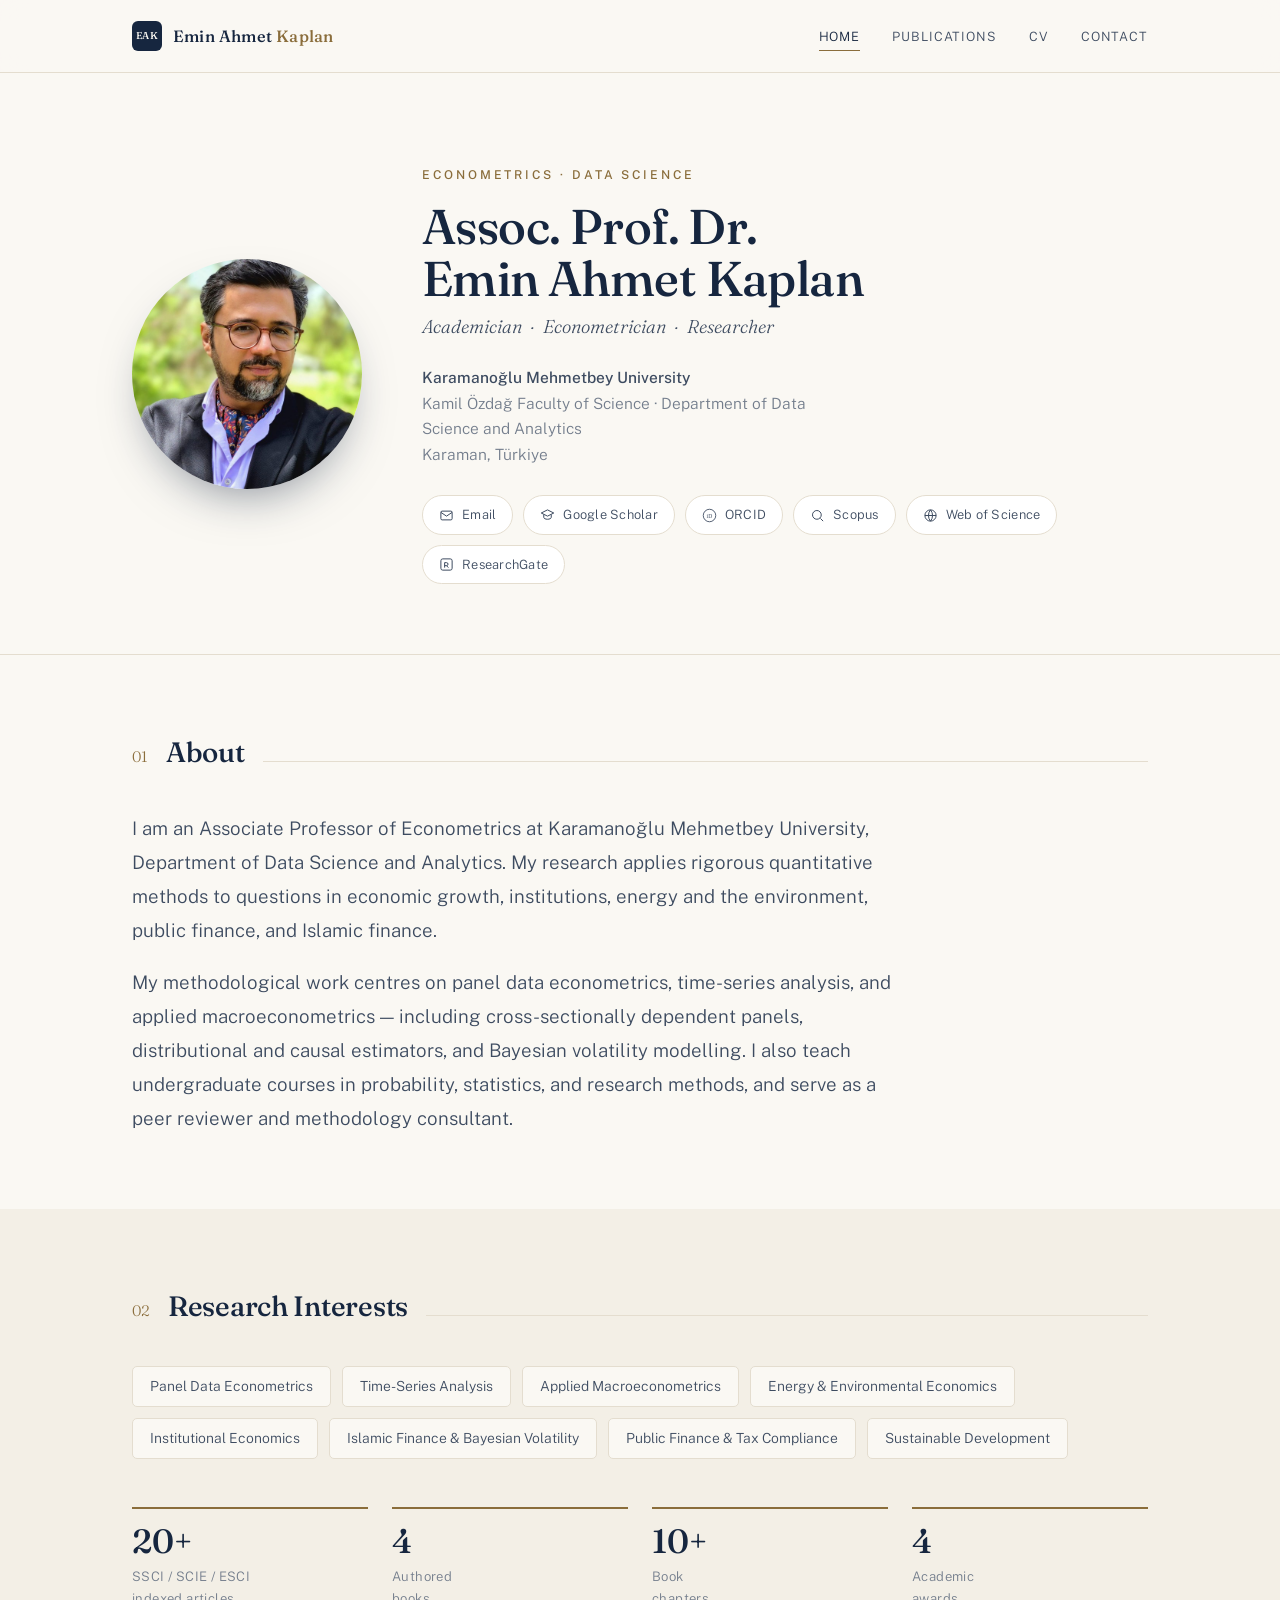
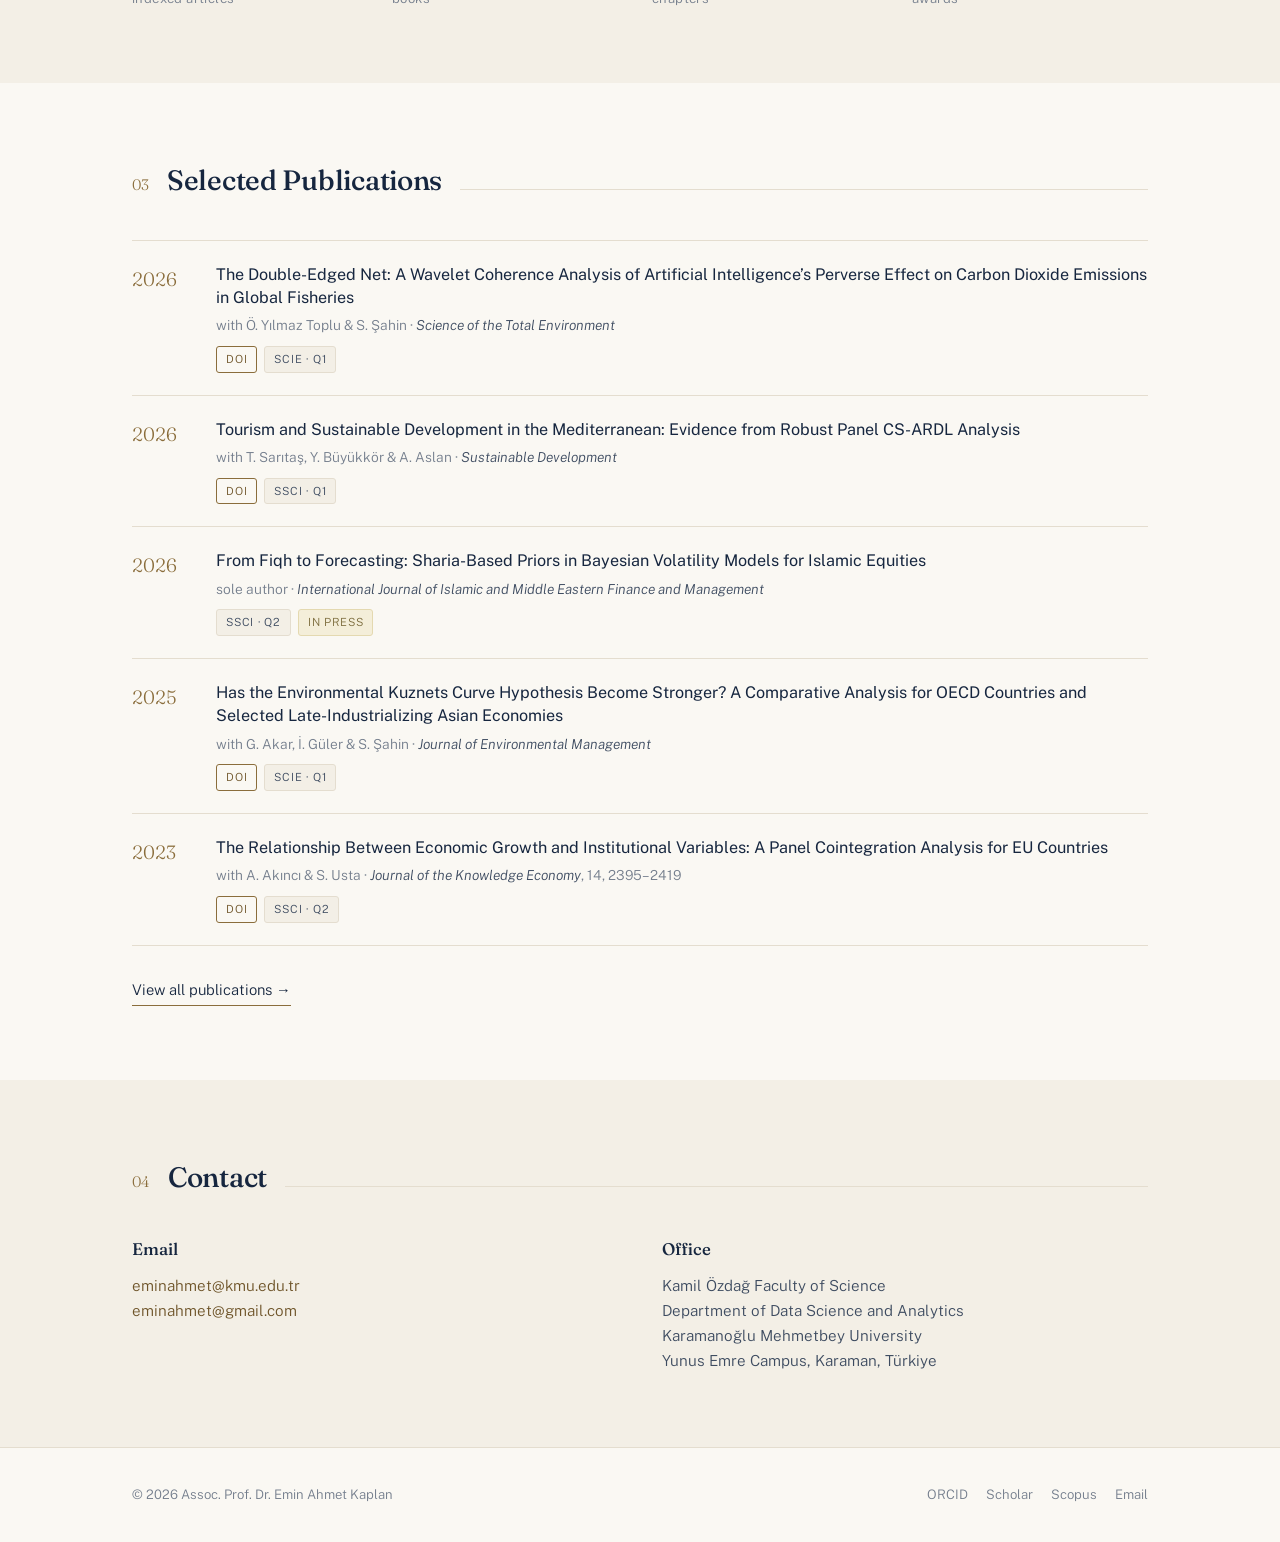
==== index.html @ e85eb0c2 "Update index.html" ====
<!DOCTYPE html>
<html lang="en">
<head>
<meta charset="UTF-8">
<meta name="viewport" content="width=device-width, initial-scale=1.0">
<title>Assoc. Prof. Dr. Emin Ahmet Kaplan</title>
<meta name="description" content="Associate Professor of Econometrics at Karamanoglu Mehmetbey University. Research in panel data econometrics, energy and environmental economics, institutions, and Islamic finance.">
<meta property="og:title" content="Assoc. Prof. Dr. Emin Ahmet Kaplan">
<meta property="og:description" content="Associate Professor of Econometrics at Karamanoglu Mehmetbey University. Research in panel data econometrics, energy and environmental economics, institutions, and Islamic finance.">
<meta property="og:type" content="website">
<meta property="og:url" content="https://www.eminahmetkaplan.com/">
<link rel="icon" href="assets/favicon.svg" type="image/svg+xml">
<link rel="preconnect" href="https://fonts.googleapis.com">
<link rel="preconnect" href="https://fonts.gstatic.com" crossorigin>
<link href="https://fonts.googleapis.com/css2?family=Fraunces:ital,opsz,wght@0,9..144,400;0,9..144,500;0,9..144,600;1,9..144,400;1,9..144,500&family=Public+Sans:wght@300;400;500;600&display=swap" rel="stylesheet">
<link rel="stylesheet" href="assets/style.css">
</head>
<body>
<header>
  <div class="wrap nav">
    <a class="brand" href="index.html"><span class="mono">EAK</span><b>Emin Ahmet <span>Kaplan</span></b></a>
    <nav>
      <ul id="menu">
        <li><a href="index.html" class="active">Home</a></li>
        <li><a href="publications.html">Publications</a></li>
        <li><a href="cv.html">CV</a></li>
        <li><a href="index.html#contact">Contact</a></li>
      </ul>
    </nav>
    <button class="menu-btn" aria-label="Menu" onclick="document.getElementById('menu').classList.toggle('open')">&#8801;</button>
  </div>
</header>

<section class="hero">
  <div class="wrap hero-grid">
    <div class="portrait reveal d1"><img src="assets/portrait.jpg" alt="Emin Ahmet Kaplan"></div>
    <div>
      <div class="eyebrow reveal d1">Econometrics &middot; Data Science</div>
      <h1 class="reveal d2">Assoc. Prof. Dr.<br>Emin Ahmet Kaplan</h1>
      <div class="roles reveal d2">Academician &nbsp;&middot;&nbsp; Econometrician &nbsp;&middot;&nbsp; Researcher</div>
      <p class="affil reveal d3">
        <strong>Karamano&#287;lu Mehmetbey University</strong><br>
        Kamil &Ouml;zda&#287; Faculty of Science &middot; Department of Data Science and Analytics<br>
        Karaman, T&uuml;rkiye
      </p>
      <div class="links reveal d4">
  <a class="chip" href="mailto:eminahmet@kmu.edu.tr"><svg viewBox="0 0 24 24" fill="none" stroke="currentColor" stroke-width="1.6"><rect x="3" y="5" width="18" height="14" rx="2"/><path d="m3 7 9 6 9-6"/></svg>Email</a>
  <a class="chip" href="https://scholar.google.com/citations?user=6zco0csAAAAJ&hl=en" target="_blank" rel="noopener"><svg viewBox="0 0 24 24" fill="none" stroke="currentColor" stroke-width="1.6"><path d="M12 3 2 8l10 5 10-5-10-5Z"/><path d="M6 10.5V15c0 1.7 2.7 3 6 3s6-1.3 6-3v-4.5"/></svg>Google Scholar</a>
  <a class="chip" href="https://orcid.org/0000-0002-4808-8529" target="_blank" rel="noopener"><svg viewBox="0 0 24 24" fill="none" stroke="currentColor" stroke-width="1.4"><circle cx="12" cy="12" r="10"/><text x="12" y="16" font-size="9" text-anchor="middle" font-family="serif" fill="currentColor" stroke="none">iD</text></svg>ORCID</a>
  <a class="chip" href="https://www.scopus.com/authid/detail.uri?authorId=57471753100" target="_blank" rel="noopener"><svg viewBox="0 0 24 24" fill="none" stroke="currentColor" stroke-width="1.6"><circle cx="11" cy="11" r="7"/><path d="m21 21-4.3-4.3"/></svg>Scopus</a>
  <a class="chip" href="https://www.webofscience.com/wos/author/record/HHN-1857-2022" target="_blank" rel="noopener"><svg viewBox="0 0 24 24" fill="none" stroke="currentColor" stroke-width="1.6"><circle cx="12" cy="12" r="9"/><path d="M3 12h18M12 3a14 14 0 0 1 0 18M12 3a14 14 0 0 0 0 18"/></svg>Web of Science</a>
  <a class="chip" href="https://www.researchgate.net/profile/Emin-Ahmet-Kaplan" target="_blank" rel="noopener"><svg viewBox="0 0 24 24" fill="none" stroke="currentColor" stroke-width="1.6"><rect x="3" y="3" width="18" height="18" rx="3"/><path d="M9 17V9h3a2.4 2.4 0 0 1 0 4.8H9m3 0 3 3.2"/></svg>ResearchGate</a>
</div>
    </div>
  </div>
</section>

<section id="about">
  <div class="wrap">
    <div class="sec-head"><span class="sec-num">01</span><h2 class="sec-title">About</h2><span class="sec-rule"></span></div>
    <p class="lead">I am an Associate Professor of Econometrics at Karamano&#287;lu Mehmetbey University, Department of Data Science and Analytics. My research applies rigorous quantitative methods to questions in economic growth, institutions, energy and the environment, public finance, and Islamic finance.</p>
    <p class="lead">My methodological work centres on panel data econometrics, time-series analysis, and applied macroeconometrics &mdash; including cross-sectionally dependent panels, distributional and causal estimators, and Bayesian volatility modelling. I also teach undergraduate courses in probability, statistics, and research methods, and serve as a peer reviewer and methodology consultant.</p>
  </div>
</section>

<section id="research" class="alt">
  <div class="wrap">
    <div class="sec-head"><span class="sec-num">02</span><h2 class="sec-title">Research Interests</h2><span class="sec-rule"></span></div>
    <div class="interests">
      <span class="tag">Panel Data Econometrics</span>
      <span class="tag">Time-Series Analysis</span>
      <span class="tag">Applied Macroeconometrics</span>
      <span class="tag">Energy &amp; Environmental Economics</span>
      <span class="tag">Institutional Economics</span>
      <span class="tag">Islamic Finance &amp; Bayesian Volatility</span>
      <span class="tag">Public Finance &amp; Tax Compliance</span>
      <span class="tag">Sustainable Development</span>
    </div>
    <div class="stats" style="margin-top:48px">
      <div class="stat"><b>20+</b><span>SSCI / SCIE / ESCI<br>indexed articles</span></div>
      <div class="stat"><b>4</b><span>Authored<br>books</span></div>
      <div class="stat"><b>10+</b><span>Book<br>chapters</span></div>
      <div class="stat"><b>4</b><span>Academic<br>awards</span></div>
    </div>
  </div>
</section>

<section id="selected">
  <div class="wrap">
    <div class="sec-head"><span class="sec-num">03</span><h2 class="sec-title">Selected Publications</h2><span class="sec-rule"></span></div>
    <div class="pub"><div class="pub-year">2026</div>
      <div><div class="pub-title">The Double-Edged Net: A Wavelet Coherence Analysis of Artificial Intelligence&#8217;s Perverse Effect on Carbon Dioxide Emissions in Global Fisheries</div>
      <div class="pub-meta">with &Ouml;. Y&#305;lmaz Toplu &amp; S. &#350;ahin &middot; <em>Science of the Total Environment</em></div><div class="badges"><a class="doi" href="https://dx.doi.org/10.1016/j.scitotenv.2025.181233" target="_blank" rel="noopener">DOI</a><span class="idx">SCIE &middot; Q1</span></div></div></div>
    <div class="pub"><div class="pub-year">2026</div>
      <div><div class="pub-title">Tourism and Sustainable Development in the Mediterranean: Evidence from Robust Panel CS-ARDL Analysis</div>
      <div class="pub-meta">with T. Sar&#305;ta&#351;, Y. B&uuml;y&uuml;kk&ouml;r &amp; A. Aslan &middot; <em>Sustainable Development</em></div><div class="badges"><a class="doi" href="https://dx.doi.org/10.1002/sd.71142" target="_blank" rel="noopener">DOI</a><span class="idx">SSCI &middot; Q1</span></div></div></div>
    <div class="pub"><div class="pub-year">2026</div>
      <div><div class="pub-title">From Fiqh to Forecasting: Sharia-Based Priors in Bayesian Volatility Models for Islamic Equities</div>
      <div class="pub-meta">sole author &middot; <em>International Journal of Islamic and Middle Eastern Finance and Management</em></div><div class="badges"><span class="idx">SSCI &middot; Q2</span><span class="press">In&nbsp;press</span></div></div></div>
    <div class="pub"><div class="pub-year">2025</div>
      <div><div class="pub-title">Has the Environmental Kuznets Curve Hypothesis Become Stronger? A Comparative Analysis for OECD Countries and Selected Late-Industrializing Asian Economies</div>
      <div class="pub-meta">with G. Akar, &#304;. G&uuml;ler &amp; S. &#350;ahin &middot; <em>Journal of Environmental Management</em></div><div class="badges"><a class="doi" href="https://doi.org/10.1016/j.jenvman.2025.127575" target="_blank" rel="noopener">DOI</a><span class="idx">SCIE &middot; Q1</span></div></div></div>
    <div class="pub"><div class="pub-year">2023</div>
      <div><div class="pub-title">The Relationship Between Economic Growth and Institutional Variables: A Panel Cointegration Analysis for EU Countries</div>
      <div class="pub-meta">with A. Ak&#305;nc&#305; &amp; S. Usta &middot; <em>Journal of the Knowledge Economy</em>, 14, 2395&ndash;2419</div><div class="badges"><a class="doi" href="https://dx.doi.org/10.1007/s13132-022-00928-9" target="_blank" rel="noopener">DOI</a><span class="idx">SSCI &middot; Q2</span></div></div></div>
    <a class="more" href="publications.html">View all publications &rarr;</a>
  </div>
</section>

<section id="contact" class="alt">
  <div class="wrap">
    <div class="sec-head"><span class="sec-num">04</span><h2 class="sec-title">Contact</h2><span class="sec-rule"></span></div>
    <div class="contact-grid">
      <div>
        <h4>Email</h4>
        <p><a href="mailto:eminahmet@kmu.edu.tr">eminahmet@kmu.edu.tr</a><br>
           <a href="mailto:eminahmet@gmail.com">eminahmet@gmail.com</a></p>
      </div>
      <div>
        <h4>Office</h4>
        <p>Kamil &Ouml;zda&#287; Faculty of Science<br>
           Department of Data Science and Analytics<br>
           Karamano&#287;lu Mehmetbey University<br>
           Yunus Emre Campus, Karaman, T&uuml;rkiye</p>
      </div>
    </div>
  </div>
</section>
<footer>
  <div class="wrap foot">
    <span>&copy; 2026 Assoc. Prof. Dr. Emin Ahmet Kaplan</span>
    <span class="foot-links">
      <a href="https://orcid.org/0000-0002-4808-8529" target="_blank" rel="noopener">ORCID</a>
      <a href="https://scholar.google.com/citations?user=6zco0csAAAAJ&hl=en" target="_blank" rel="noopener">Scholar</a>
      <a href="https://www.scopus.com/authid/detail.uri?authorId=57471753100" target="_blank" rel="noopener">Scopus</a>
      <a href="mailto:eminahmet@kmu.edu.tr">Email</a>
    </span>
  </div>
</footer>
</body>
</html>
---- assets/style.css ----
/* ===========================================================
   Emin Ahmet Kaplan — academic site
   Design system: deep navy ink · warm paper · restrained ochre
   Fraunces (display serif) + Public Sans (body)
   =========================================================== */
:root{
  --ink:#16263f;
  --ink-soft:#3d4b60;
  --muted:#737d8c;
  --paper:#faf8f3;
  --paper-2:#f3efe6;
  --line:#e4ddcf;
  --accent:#8a6d3b;
  --accent-deep:#6e5429;
  --white:#ffffff;
  --maxw:1080px;
}
*{box-sizing:border-box;margin:0;padding:0}
html{scroll-behavior:smooth;scroll-padding-top:84px}
body{
  font-family:'Public Sans',-apple-system,BlinkMacSystemFont,sans-serif;
  color:var(--ink);background:var(--paper);line-height:1.65;font-weight:300;
  -webkit-font-smoothing:antialiased;text-rendering:optimizeLegibility;
}
a{color:inherit;text-decoration:none}
img{max-width:100%;display:block}
.wrap{max-width:var(--maxw);margin:0 auto;padding:0 32px}

/* ---------- header / nav ---------- */
header{position:sticky;top:0;z-index:60;background:rgba(250,248,243,.88);
  backdrop-filter:blur(12px);border-bottom:1px solid var(--line)}
.nav{display:flex;align-items:center;justify-content:space-between;height:72px}
.brand{display:flex;align-items:center;gap:11px;font-family:'Fraunces',serif;font-weight:500;font-size:1.02rem;letter-spacing:.2px}
.brand .mono{width:30px;height:30px;border-radius:6px;background:var(--ink);color:var(--paper);
  display:flex;align-items:center;justify-content:center;font-size:.62rem;letter-spacing:.5px}
.brand b{font-weight:500}.brand span{color:var(--accent)}
nav ul{display:flex;gap:32px;list-style:none}
nav a{font-size:.8rem;letter-spacing:.07em;text-transform:uppercase;color:var(--ink-soft);position:relative;transition:color .2s}
nav a::after{content:"";position:absolute;left:0;bottom:-7px;width:0;height:1px;background:var(--accent);transition:width .25s}
nav a:hover,nav a.active{color:var(--ink)}nav a:hover::after,nav a.active::after{width:100%}
.menu-btn{display:none;background:none;border:none;font-size:1.5rem;color:var(--ink);cursor:pointer;line-height:1}

/* ---------- hero ---------- */
.hero{padding:92px 0 70px;border-bottom:1px solid var(--line)}
.hero-grid{display:grid;grid-template-columns:230px 1fr;gap:60px;align-items:center}
.portrait{width:230px;height:230px;border-radius:50%;overflow:hidden;position:relative;
  box-shadow:0 22px 48px -20px rgba(22,38,63,.55)}
.portrait img{width:100%;height:100%;object-fit:cover}
.portrait::after{content:"";position:absolute;inset:-10px;border:1px solid var(--accent);border-radius:50%;opacity:.45}
.eyebrow{font-size:.76rem;letter-spacing:.24em;text-transform:uppercase;color:var(--accent);margin-bottom:15px;font-weight:500}
h1{font-family:'Fraunces',serif;font-weight:500;font-size:3.05rem;line-height:1.07;letter-spacing:-.012em;margin-bottom:8px}
.roles{font-family:'Fraunces',serif;font-style:italic;font-size:1.16rem;color:var(--ink-soft);margin-bottom:22px}
.affil{font-size:.97rem;color:var(--muted);max-width:48ch}
.affil strong{color:var(--ink-soft);font-weight:500}

/* profile chips */
.links{display:flex;flex-wrap:wrap;gap:10px;margin-top:28px}
.chip{display:inline-flex;align-items:center;gap:8px;border:1px solid var(--line);background:var(--white);
  padding:8px 16px;border-radius:40px;font-size:.8rem;letter-spacing:.02em;color:var(--ink-soft);transition:all .2s}
.chip:hover{border-color:var(--accent);color:var(--ink);transform:translateY(-2px);box-shadow:0 8px 18px -12px rgba(22,38,63,.4)}
.chip svg{width:15px;height:15px;flex:none}

/* ---------- sections ---------- */
section{padding:74px 0}
.sec-head{display:flex;align-items:baseline;gap:18px;margin-bottom:36px}
.sec-num{font-family:'Fraunces',serif;color:var(--accent);font-size:.95rem}
.sec-title{font-family:'Fraunces',serif;font-weight:500;font-size:1.75rem;letter-spacing:-.01em}
.sec-rule{flex:1;height:1px;background:var(--line)}
.alt{background:var(--paper-2)}

.lead{font-size:1.17rem;line-height:1.82;color:var(--ink-soft);max-width:70ch;font-weight:300}
.lead+.lead{margin-top:18px}

/* interests */
.interests{display:flex;flex-wrap:wrap;gap:11px}
.tag{background:var(--white);border:1px solid var(--line);padding:8px 17px;border-radius:5px;font-size:.87rem;color:var(--ink-soft)}
.alt .tag{background:var(--paper)}

/* stats */
.stats{display:grid;grid-template-columns:repeat(4,1fr);gap:24px;margin-top:8px}
.stat{border-top:2px solid var(--accent);padding-top:16px}
.stat b{font-family:'Fraunces',serif;font-weight:500;font-size:2.1rem;display:block;line-height:1}
.stat span{font-size:.82rem;color:var(--muted);letter-spacing:.03em;display:block;margin-top:8px}

/* publications */
.pub{display:grid;grid-template-columns:62px 1fr;gap:22px;padding:22px 0;border-top:1px solid var(--line);align-items:start}
.pub:last-of-type{border-bottom:1px solid var(--line)}
.pub-year{font-family:'Fraunces',serif;font-size:1.2rem;color:var(--accent);padding-top:1px}
.pub-title{font-size:1.01rem;color:var(--ink);font-weight:400;margin-bottom:5px;line-height:1.45}
.pub-meta{font-size:.86rem;color:var(--muted)}
.pub-meta em{font-style:italic;color:var(--ink-soft)}
.badges{margin-top:9px;display:flex;flex-wrap:wrap;gap:7px;align-items:center}
.doi,.idx{font-size:.7rem;letter-spacing:.07em;text-transform:uppercase;border-radius:3px;padding:3px 9px}
.doi{color:var(--accent-deep);border:1px solid var(--accent);transition:all .2s}
.doi:hover{background:var(--accent);color:var(--white)}
.idx{color:var(--ink-soft);background:var(--paper-2);border:1px solid var(--line)}
.alt .idx{background:var(--paper)}
.press{color:#7a6a3a;background:#f4eed9;border:1px solid #e4d9b0;font-size:.7rem;letter-spacing:.06em;text-transform:uppercase;border-radius:3px;padding:3px 9px}
.more{margin-top:32px;display:inline-flex;align-items:center;gap:8px;font-size:.92rem;color:var(--ink);border-bottom:1px solid var(--accent);padding-bottom:3px;transition:gap .2s}
.more:hover{gap:13px}

/* publications page groups */
.pubgroup{margin-bottom:14px}
.pubgroup h3{font-family:'Fraunces',serif;font-weight:500;font-size:1.18rem;color:var(--ink);margin:46px 0 6px;
  display:flex;align-items:baseline;gap:12px}
.pubgroup h3 small{font-family:'Public Sans';font-weight:300;font-size:.78rem;letter-spacing:.06em;
  text-transform:uppercase;color:var(--muted)}
.pubgroup:first-child h3{margin-top:0}

/* cv page */
.cv-row{display:grid;grid-template-columns:150px 1fr;gap:28px;padding:20px 0;border-top:1px solid var(--line)}
.cv-row:last-child{border-bottom:1px solid var(--line)}
.cv-when{font-family:'Fraunces',serif;color:var(--accent);font-size:.95rem;padding-top:1px}
.cv-what h4{font-size:1rem;font-weight:500;color:var(--ink);margin-bottom:3px}
.cv-what p{font-size:.9rem;color:var(--muted)}
.cv-what em{font-style:italic;color:var(--ink-soft)}
.btn{display:inline-flex;align-items:center;gap:9px;background:var(--ink);color:var(--paper);
  padding:13px 24px;border-radius:6px;font-size:.86rem;letter-spacing:.03em;transition:all .2s}
.btn:hover{background:#0f1c30;transform:translateY(-2px);box-shadow:0 10px 24px -14px rgba(22,38,63,.6)}
.btn svg{width:16px;height:16px}
.btn-ghost{background:transparent;color:var(--ink);border:1px solid var(--line)}
.btn-ghost:hover{background:var(--white);border-color:var(--accent)}

/* contact */
.contact-grid{display:grid;grid-template-columns:1fr 1fr;gap:44px}
.contact-grid h4{font-family:'Fraunces',serif;font-weight:500;font-size:1.05rem;margin-bottom:9px}
.contact-grid p,.contact-grid a{color:var(--ink-soft);font-size:.95rem}
.contact-grid a{color:var(--accent-deep);border-bottom:1px solid transparent;transition:border .2s}
.contact-grid a:hover{border-color:var(--accent)}

/* footer */
footer{border-top:1px solid var(--line);padding:36px 0;color:var(--muted);font-size:.82rem}
.foot{display:flex;justify-content:space-between;flex-wrap:wrap;gap:12px;align-items:center}
.foot-links{display:flex;gap:18px}
.foot-links a:hover{color:var(--ink)}

/* page intro (sub-pages) */
.page-intro{padding:72px 0 8px}
.page-intro .eyebrow{margin-bottom:12px}
.page-intro h1{font-size:2.6rem}
.page-intro p{color:var(--muted);margin-top:14px;max-width:60ch;font-size:1.02rem}

/* reveal */
.reveal{opacity:0;transform:translateY(18px);animation:rise .85s cubic-bezier(.2,.7,.3,1) forwards}
@keyframes rise{to{opacity:1;transform:none}}
.d1{animation-delay:.05s}.d2{animation-delay:.16s}.d3{animation-delay:.28s}.d4{animation-delay:.4s}
@media(prefers-reduced-motion:reduce){.reveal{animation:none;opacity:1;transform:none}}

/* responsive */
@media(max-width:780px){
  .wrap{padding:0 22px}
  nav ul{display:none}
  nav ul.open{display:flex;flex-direction:column;position:absolute;top:72px;right:22px;background:var(--paper);
    padding:20px 24px;border:1px solid var(--line);border-radius:10px;gap:18px;box-shadow:0 16px 40px -20px rgba(22,38,63,.4)}
  .menu-btn{display:block}
  .hero{padding:56px 0 46px}
  .hero-grid{grid-template-columns:1fr;gap:30px;text-align:center;justify-items:center}
  .affil{margin:0 auto}.links{justify-content:center}
  h1{font-size:2.25rem}.page-intro h1{font-size:2rem}
  .stats{grid-template-columns:1fr 1fr;gap:20px}
  .contact-grid{grid-template-columns:1fr;gap:26px}
  .pub,.cv-row{grid-template-columns:1fr;gap:7px}
  .pub-year,.cv-when{font-size:1rem}
}
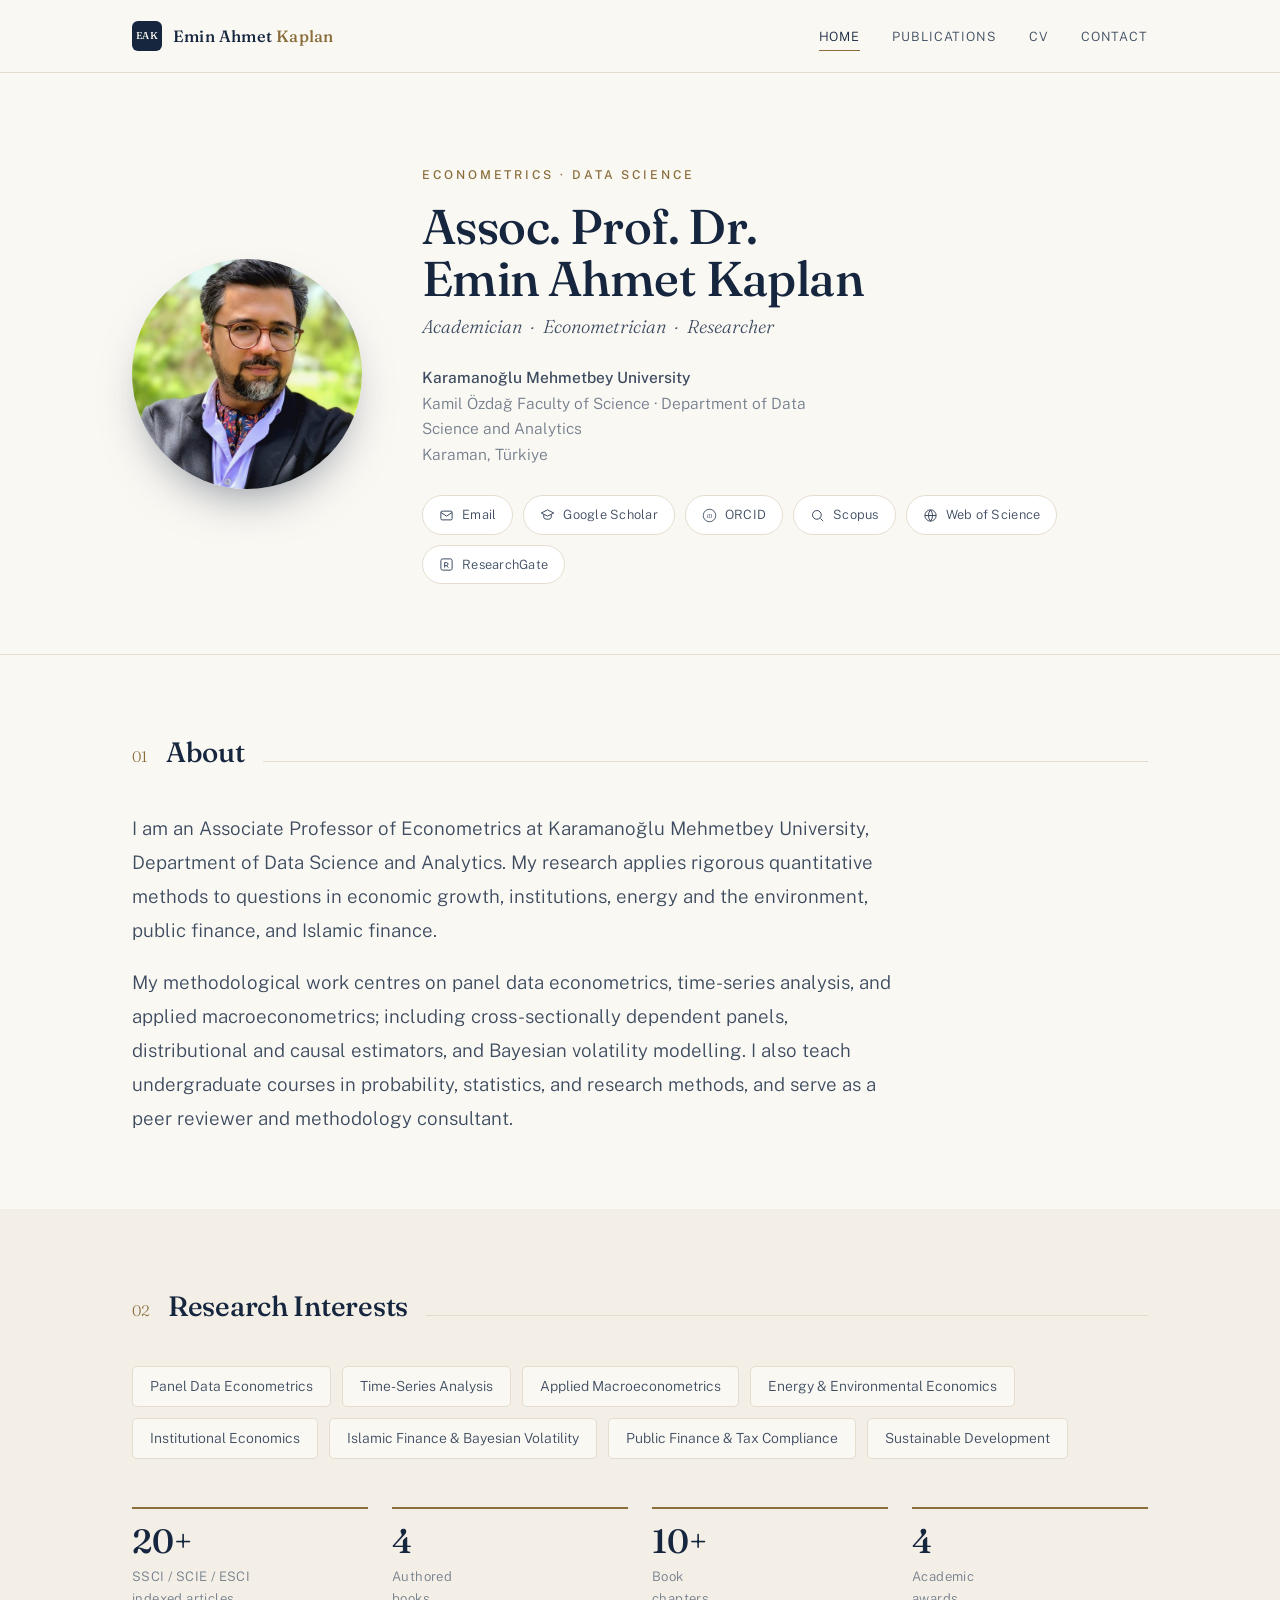
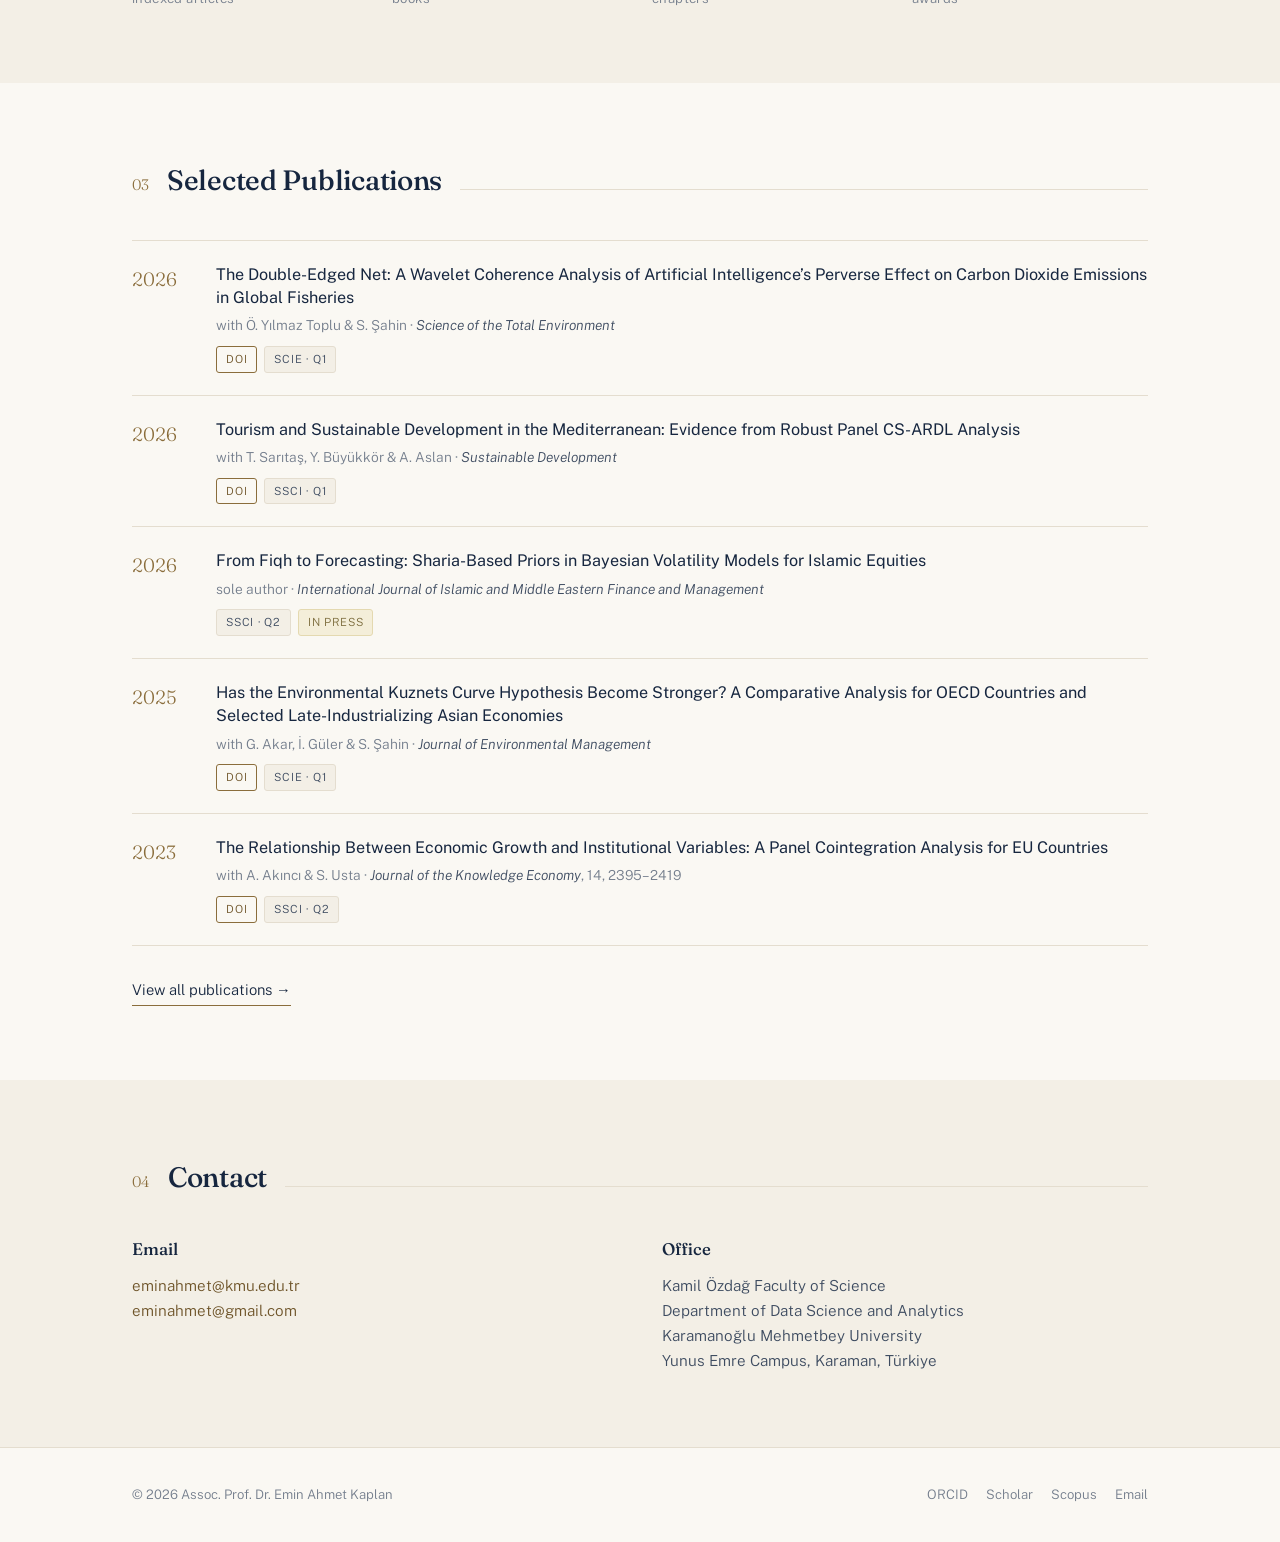
==== commit 6902e7a5: "Update index.html" ====
--- a/index.html
+++ b/index.html
@@ -14,6 +14,8 @@
 <link rel="preconnect" href="https://fonts.gstatic.com" crossorigin>
 <link href="https://fonts.googleapis.com/css2?family=Fraunces:ital,opsz,wght@0,9..144,400;0,9..144,500;0,9..144,600;1,9..144,400;1,9..144,500&family=Public+Sans:wght@300;400;500;600&display=swap" rel="stylesheet">
 <link rel="stylesheet" href="assets/style.css">
+<script data-goatcounter="https://eak.goatcounter.com/count"
+        async src="//gc.zgo.at/count.js"></script>
 </head>
 <body>
 <header>
@@ -59,7 +61,7 @@
   <div class="wrap">
     <div class="sec-head"><span class="sec-num">01</span><h2 class="sec-title">About</h2><span class="sec-rule"></span></div>
     <p class="lead">I am an Associate Professor of Econometrics at Karamano&#287;lu Mehmetbey University, Department of Data Science and Analytics. My research applies rigorous quantitative methods to questions in economic growth, institutions, energy and the environment, public finance, and Islamic finance.</p>
-    <p class="lead">My methodological work centres on panel data econometrics, time-series analysis, and applied macroeconometrics &mdash; including cross-sectionally dependent panels, distributional and causal estimators, and Bayesian volatility modelling. I also teach undergraduate courses in probability, statistics, and research methods, and serve as a peer reviewer and methodology consultant.</p>
+    <p class="lead">My methodological work centres on panel data econometrics, time-series analysis, and applied macroeconometrics; including cross-sectionally dependent panels, distributional and causal estimators, and Bayesian volatility modelling. I also teach undergraduate courses in probability, statistics, and research methods, and serve as a peer reviewer and methodology consultant.</p>
   </div>
 </section>
 
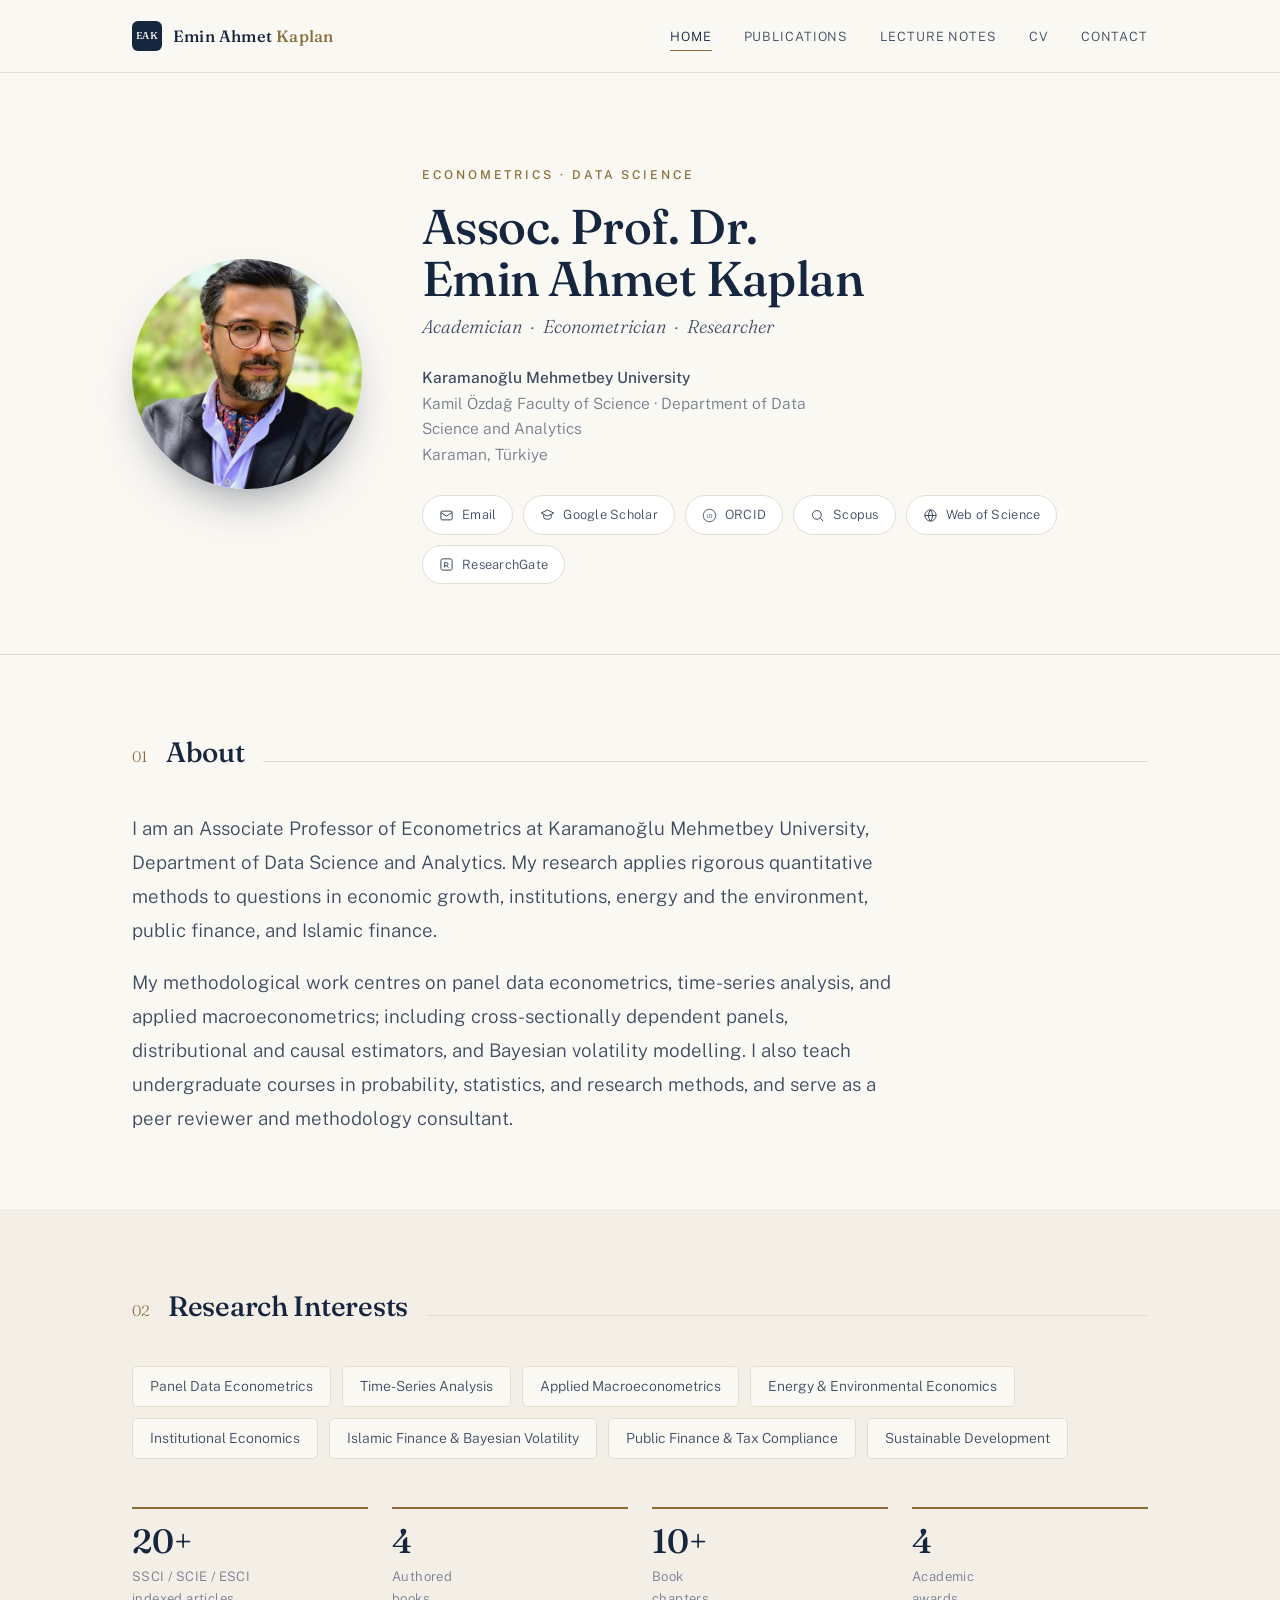
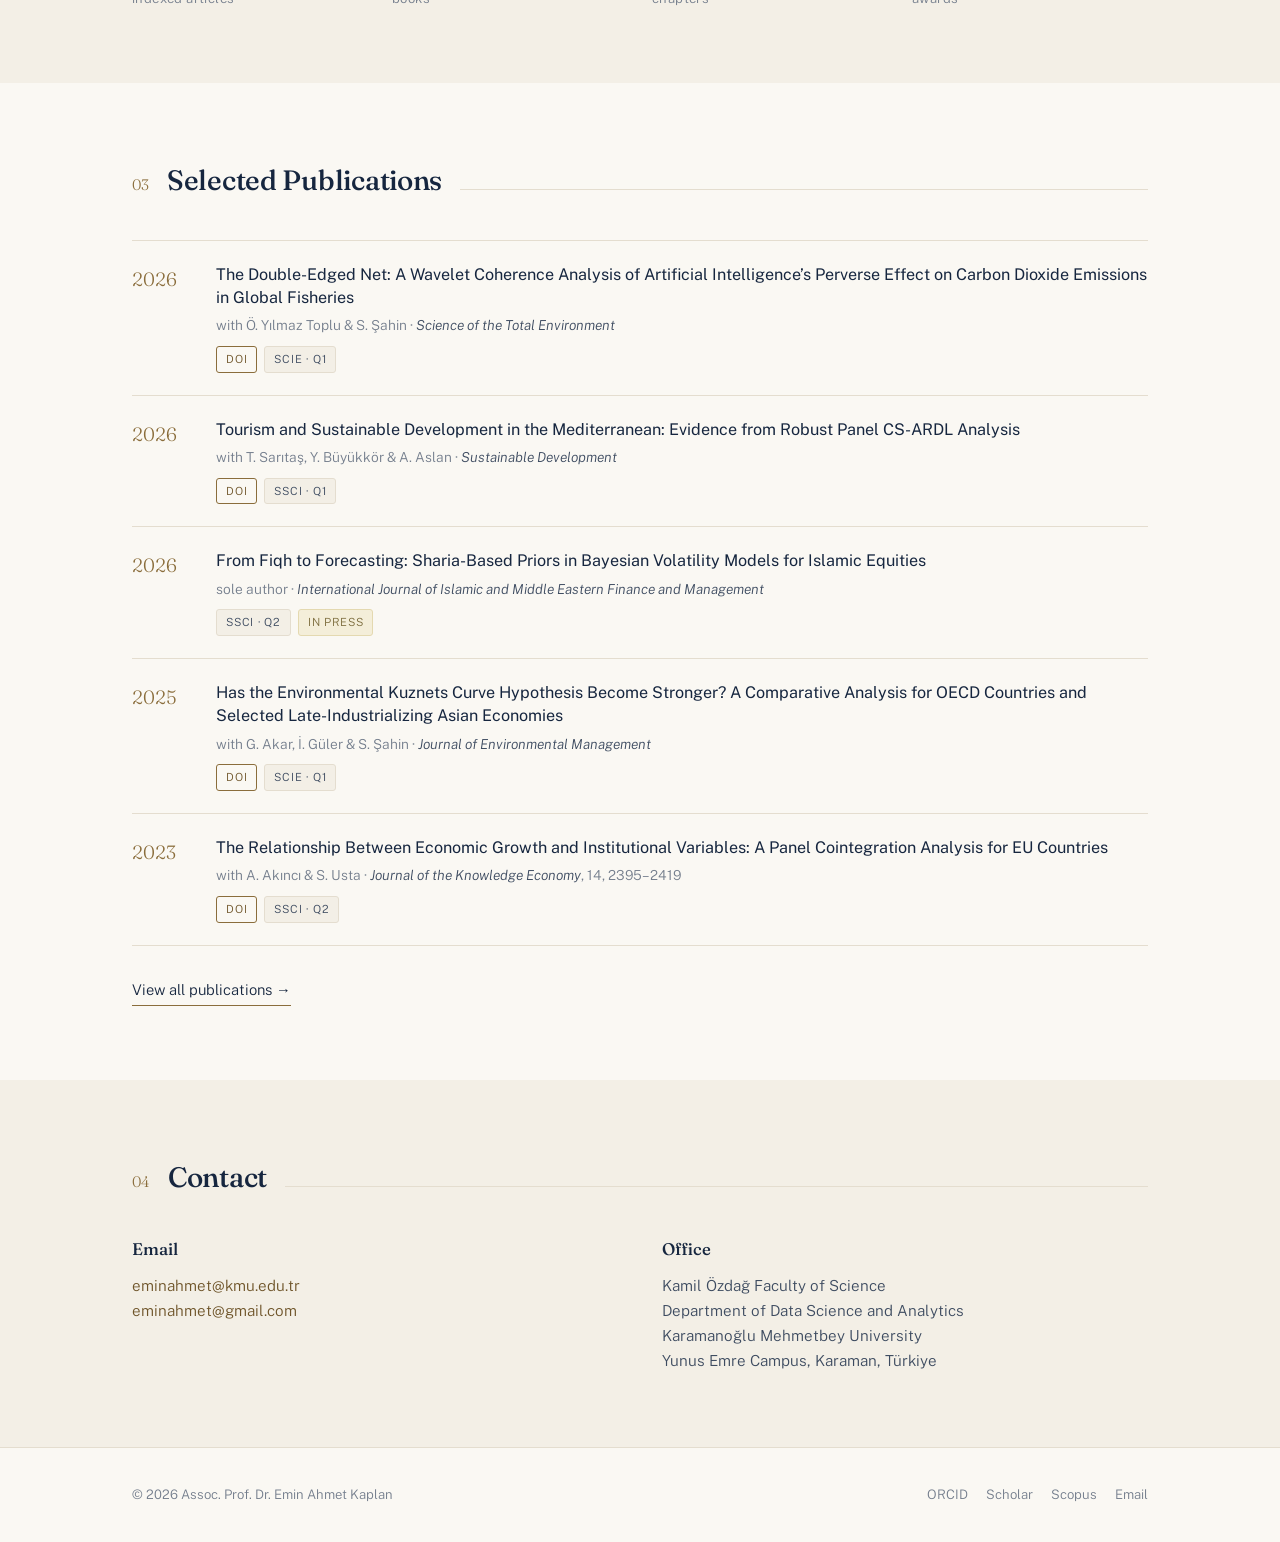
==== commit 462ccda1: "Add Lecture Notes section with Data Analytics and Survey Methodology pages Co-Authored-By: Claude Op" ====
--- a/index.html
+++ b/index.html
@@ -25,6 +25,7 @@
       <ul id="menu">
         <li><a href="index.html" class="active">Home</a></li>
         <li><a href="publications.html">Publications</a></li>
+        <li><a href="lecture-notes.html">Lecture Notes</a></li>
         <li><a href="cv.html">CV</a></li>
         <li><a href="index.html#contact">Contact</a></li>
       </ul>
--- a/assets/style.css
+++ b/assets/style.css
@@ -162,3 +162,44 @@
   .pub,.cv-row{grid-template-columns:1fr;gap:7px}
   .pub-year,.cv-when{font-size:1rem}
 }
+
+/* ---------- lecture notes ---------- */
+.course-grid{display:grid;grid-template-columns:1fr 1fr;gap:26px}
+.course-card{display:flex;flex-direction:column;background:var(--white);border:1px solid var(--line);
+  border-radius:10px;padding:30px 30px 24px;transition:all .25s}
+.course-card:hover{border-color:var(--accent);transform:translateY(-3px);box-shadow:0 18px 36px -24px rgba(22,38,63,.5)}
+.course-num{font-family:'Fraunces',serif;color:var(--accent);font-size:.95rem}
+.course-card h3{font-family:'Fraunces',serif;font-weight:500;font-size:1.5rem;letter-spacing:-.01em;margin:6px 0 4px}
+.course-meta{font-size:.78rem;letter-spacing:.06em;text-transform:uppercase;color:var(--muted)}
+.course-card p{color:var(--ink-soft);font-size:.95rem;margin:16px 0 22px;flex:1}
+.course-foot{display:flex;justify-content:space-between;align-items:center;gap:12px;flex-wrap:wrap;
+  border-top:1px solid var(--line);padding-top:16px;font-size:.84rem}
+.course-status{color:var(--muted)}
+.course-status.live{color:var(--accent-deep);font-weight:500}
+.course-go{color:var(--ink);transition:transform .2s}
+.course-card:hover .course-go{transform:translateX(4px)}
+.notes-hint{margin-top:30px;font-size:.84rem;color:var(--muted)}
+@media(max-width:780px){.course-grid{grid-template-columns:1fr}.course-card{padding:24px 22px 20px}}
+
+/* course pages */
+.back-link{display:inline-block;font-size:.84rem;color:var(--muted);margin-bottom:22px;transition:color .2s}
+.back-link:hover{color:var(--ink)}
+.course-facts{display:grid;grid-template-columns:repeat(auto-fit,minmax(150px,1fr));gap:18px 26px;margin-top:30px}
+.course-facts div{border-top:2px solid var(--accent);padding-top:10px}
+.course-facts dt{font-size:.72rem;letter-spacing:.08em;text-transform:uppercase;color:var(--muted)}
+.course-facts dd{font-size:.93rem;color:var(--ink-soft);margin-top:3px}
+.week{display:grid;grid-template-columns:150px 1fr;gap:28px;padding:26px 0;border-top:1px solid var(--line)}
+.week:last-child{border-bottom:1px solid var(--line)}
+.week-when b{display:block;font-family:'Fraunces',serif;font-weight:500;font-size:1.15rem;color:var(--accent)}
+.week-when span{font-size:.84rem;color:var(--muted)}
+.week-body h3{font-size:1.08rem;font-weight:500;color:var(--ink);margin-bottom:6px;line-height:1.4}
+.week-body p{font-size:.92rem;color:var(--ink-soft)}
+.week-reading{margin-top:8px;color:var(--muted)!important}
+.week-reading span{font-size:.7rem;letter-spacing:.08em;text-transform:uppercase;margin-right:9px;color:var(--accent-deep)}
+.week-files{display:flex;flex-wrap:wrap;gap:9px;margin-top:14px}
+.file-chip{display:inline-flex;align-items:center;gap:9px;background:var(--white);border:1px solid var(--line);
+  border-radius:6px;padding:7px 14px 7px 8px;font-size:.84rem;color:var(--ink);transition:all .2s}
+.file-chip:hover{border-color:var(--accent);transform:translateY(-2px);box-shadow:0 8px 18px -12px rgba(22,38,63,.4)}
+.file-ext{font-size:.64rem;letter-spacing:.06em;font-weight:600;background:var(--ink);color:var(--paper);border-radius:3px;padding:3px 6px}
+.week-empty{color:var(--muted);font-size:.95rem;padding:22px 0;border-top:1px solid var(--line);border-bottom:1px solid var(--line)}
+@media(max-width:780px){.week{grid-template-columns:1fr;gap:8px}.week-when b{display:inline;margin-right:10px}}
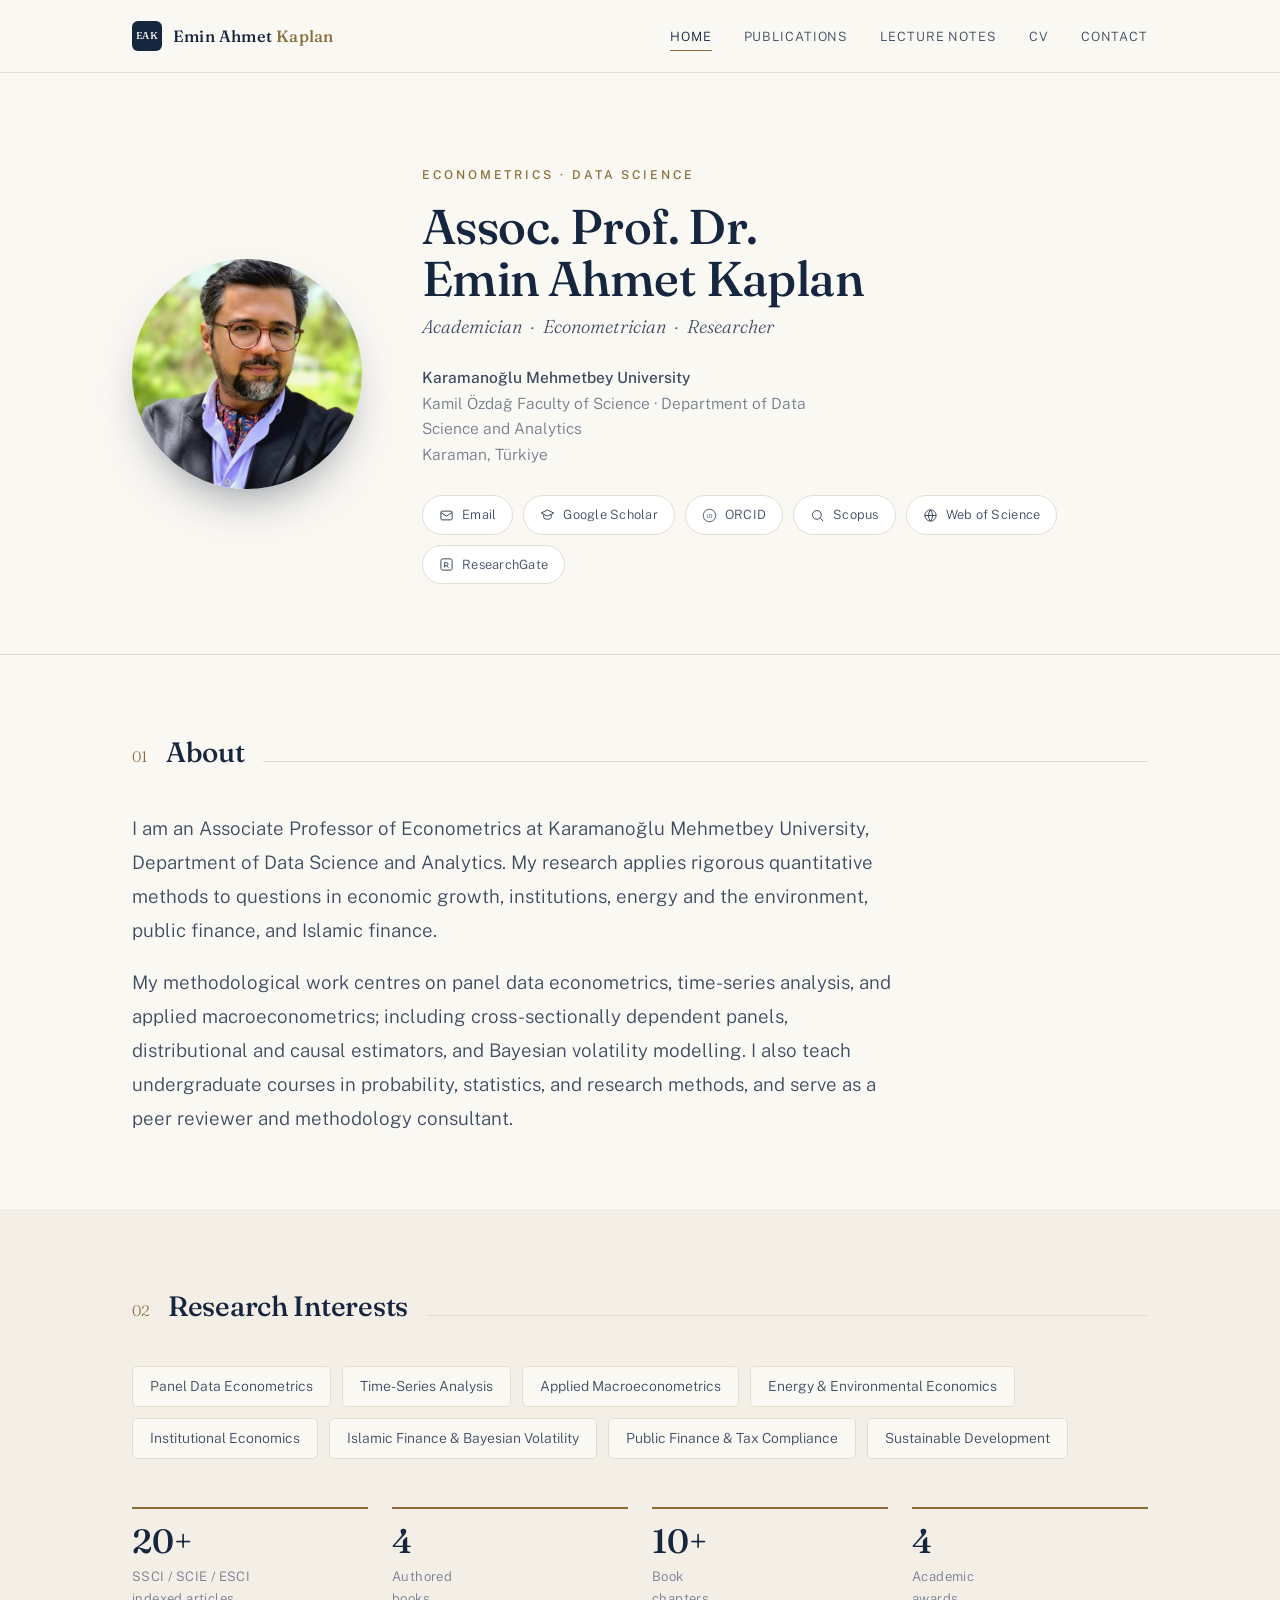
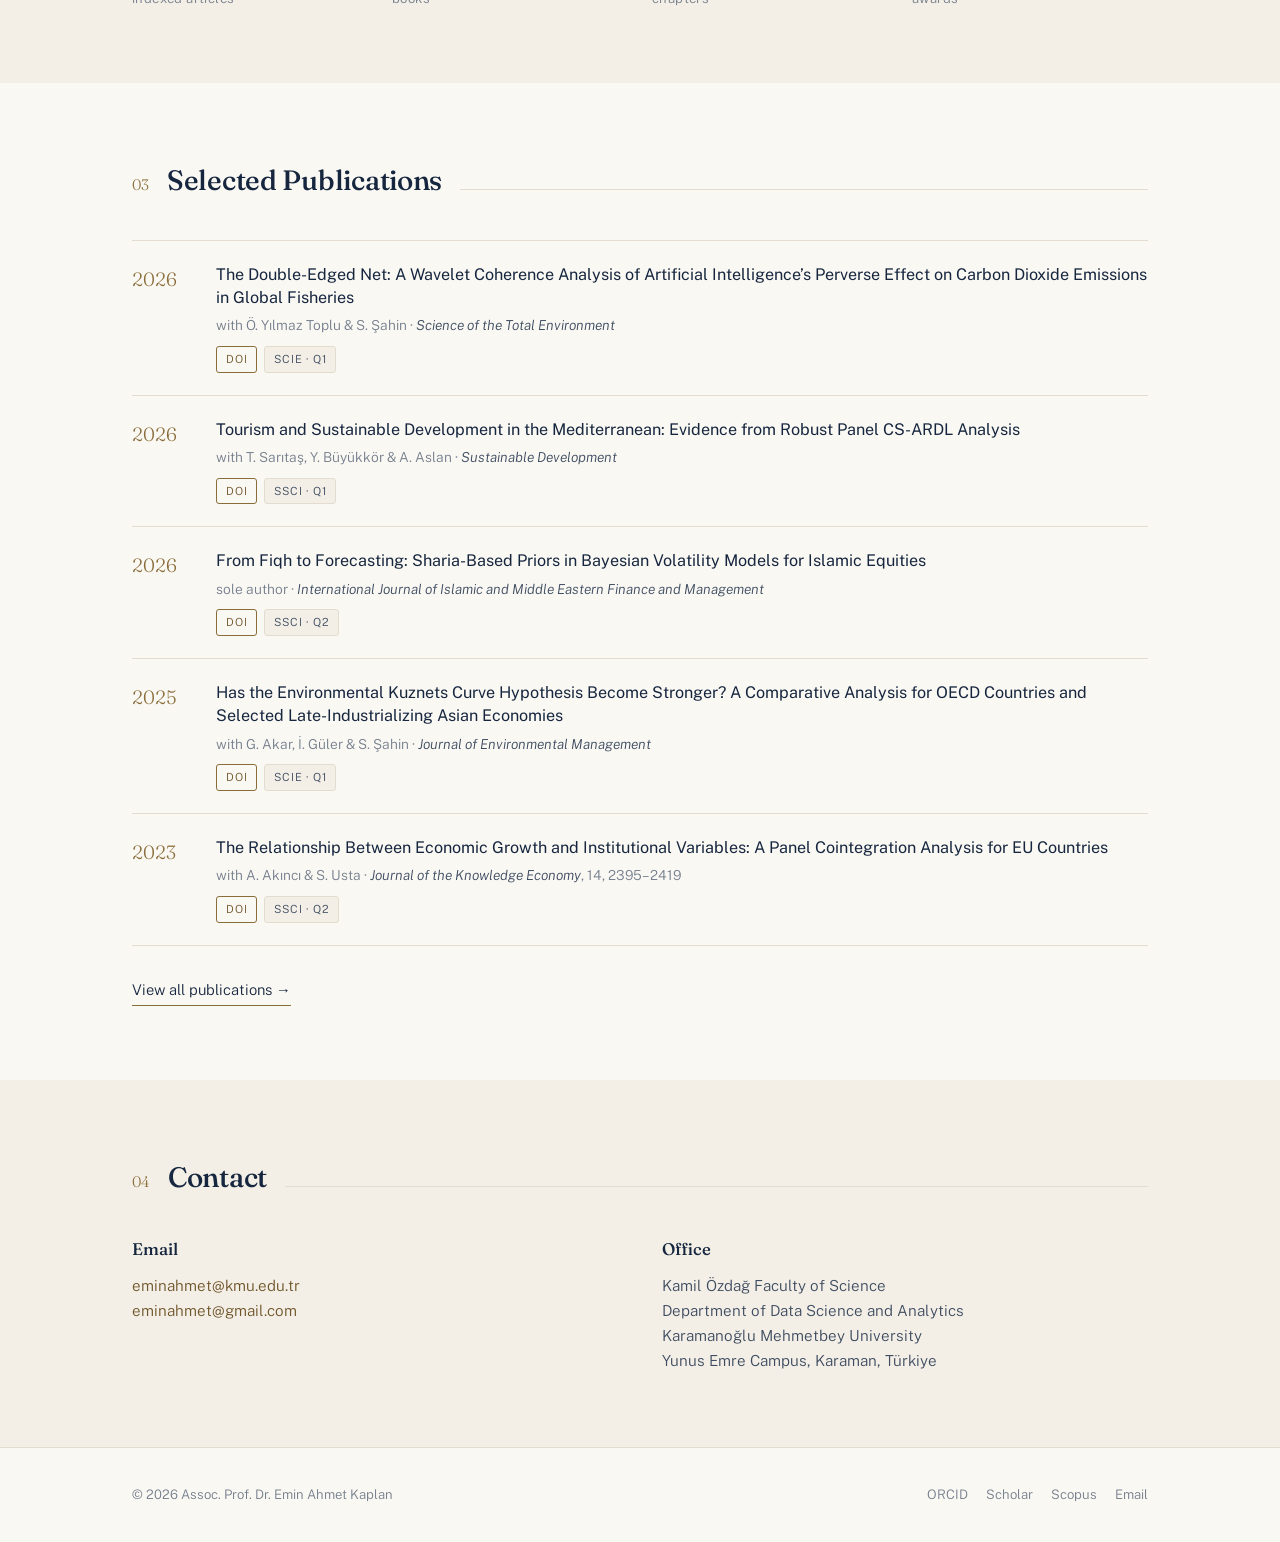
==== commit f932df4f: "Home: replace In press tag with DOI for IMEFM article Co-Authored-By: Claude Opus 5.5 <noreply@anthr" ====
--- a/index.html
+++ b/index.html
@@ -99,7 +99,7 @@
       <div class="pub-meta">with T. Sar&#305;ta&#351;, Y. B&uuml;y&uuml;kk&ouml;r &amp; A. Aslan &middot; <em>Sustainable Development</em></div><div class="badges"><a class="doi" href="https://dx.doi.org/10.1002/sd.71142" target="_blank" rel="noopener">DOI</a><span class="idx">SSCI &middot; Q1</span></div></div></div>
     <div class="pub"><div class="pub-year">2026</div>
       <div><div class="pub-title">From Fiqh to Forecasting: Sharia-Based Priors in Bayesian Volatility Models for Islamic Equities</div>
-      <div class="pub-meta">sole author &middot; <em>International Journal of Islamic and Middle Eastern Finance and Management</em></div><div class="badges"><span class="idx">SSCI &middot; Q2</span><span class="press">In&nbsp;press</span></div></div></div>
+      <div class="pub-meta">sole author &middot; <em>International Journal of Islamic and Middle Eastern Finance and Management</em></div><div class="badges"><a class="doi" href="https://doi.org/10.1108/IMEFM-04-2026-0278" target="_blank" rel="noopener">DOI</a><span class="idx">SSCI &middot; Q2</span></div></div></div>
     <div class="pub"><div class="pub-year">2025</div>
       <div><div class="pub-title">Has the Environmental Kuznets Curve Hypothesis Become Stronger? A Comparative Analysis for OECD Countries and Selected Late-Industrializing Asian Economies</div>
       <div class="pub-meta">with G. Akar, &#304;. G&uuml;ler &amp; S. &#350;ahin &middot; <em>Journal of Environmental Management</em></div><div class="badges"><a class="doi" href="https://doi.org/10.1016/j.jenvman.2025.127575" target="_blank" rel="noopener">DOI</a><span class="idx">SCIE &middot; Q1</span></div></div></div>
--- a/assets/style.css
+++ b/assets/style.css
@@ -203,3 +203,13 @@
 .file-ext{font-size:.64rem;letter-spacing:.06em;font-weight:600;background:var(--ink);color:var(--paper);border-radius:3px;padding:3px 6px}
 .week-empty{color:var(--muted);font-size:.95rem;padding:22px 0;border-top:1px solid var(--line);border-bottom:1px solid var(--line)}
 @media(max-width:780px){.week{grid-template-columns:1fr;gap:8px}.week-when b{display:inline;margin-right:10px}}
+.protected-note{display:flex;align-items:center;gap:10px;font-size:.88rem;color:var(--accent-deep);
+  background:var(--paper-2);border:1px solid var(--line);border-radius:6px;padding:10px 14px;margin-bottom:18px}
+.protected-note::before{content:"\1F512";font-size:.9rem}
+.resource-grid{display:grid;grid-template-columns:1fr 1fr;gap:20px}
+.resource{display:flex;flex-direction:column;gap:6px;background:var(--paper);border:1px solid var(--line);border-radius:8px;padding:20px 22px;transition:all .2s}
+.resource:hover{border-color:var(--accent);transform:translateY(-2px)}
+.resource-title{font-family:'Fraunces',serif;font-weight:500;font-size:1.08rem;color:var(--ink);line-height:1.35}
+.resource-meta{font-size:.85rem;color:var(--muted)}
+.resource-url{font-size:.82rem;color:var(--accent-deep)}
+@media(max-width:780px){.resource-grid{grid-template-columns:1fr}}
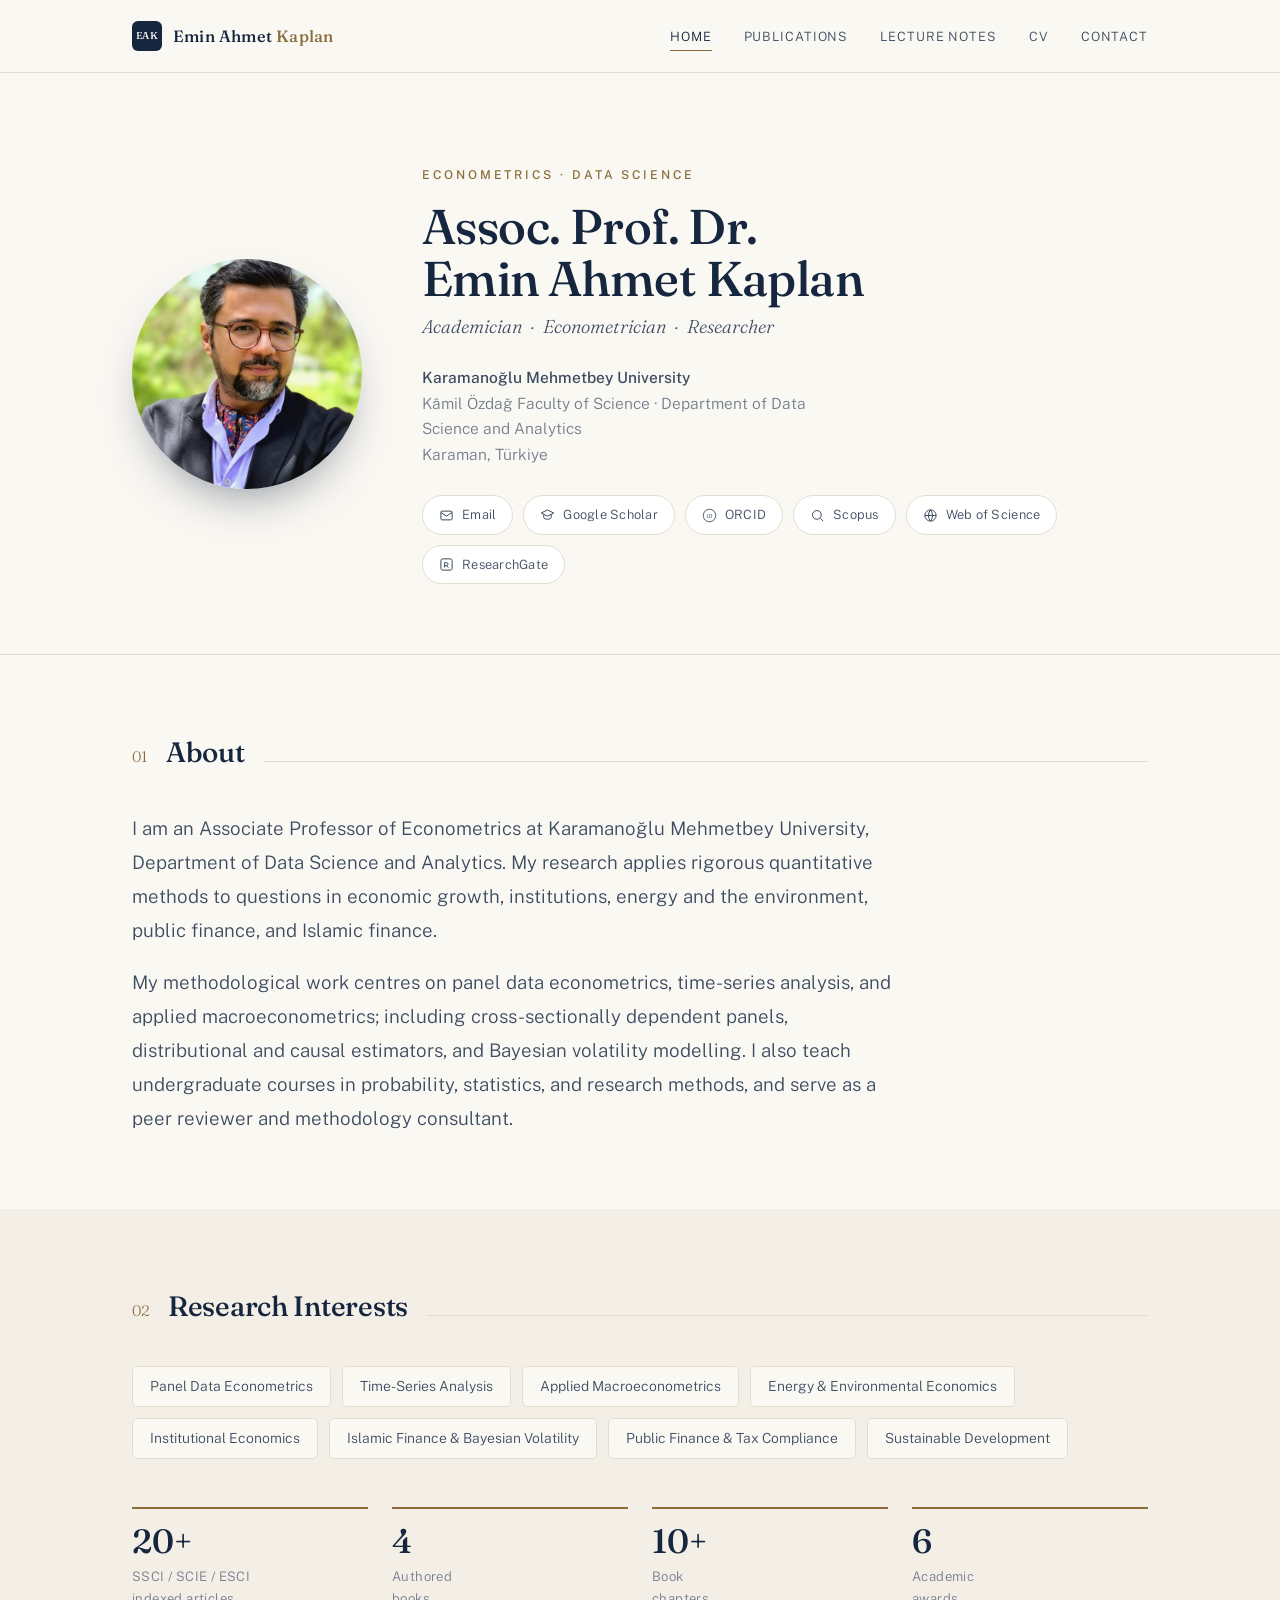
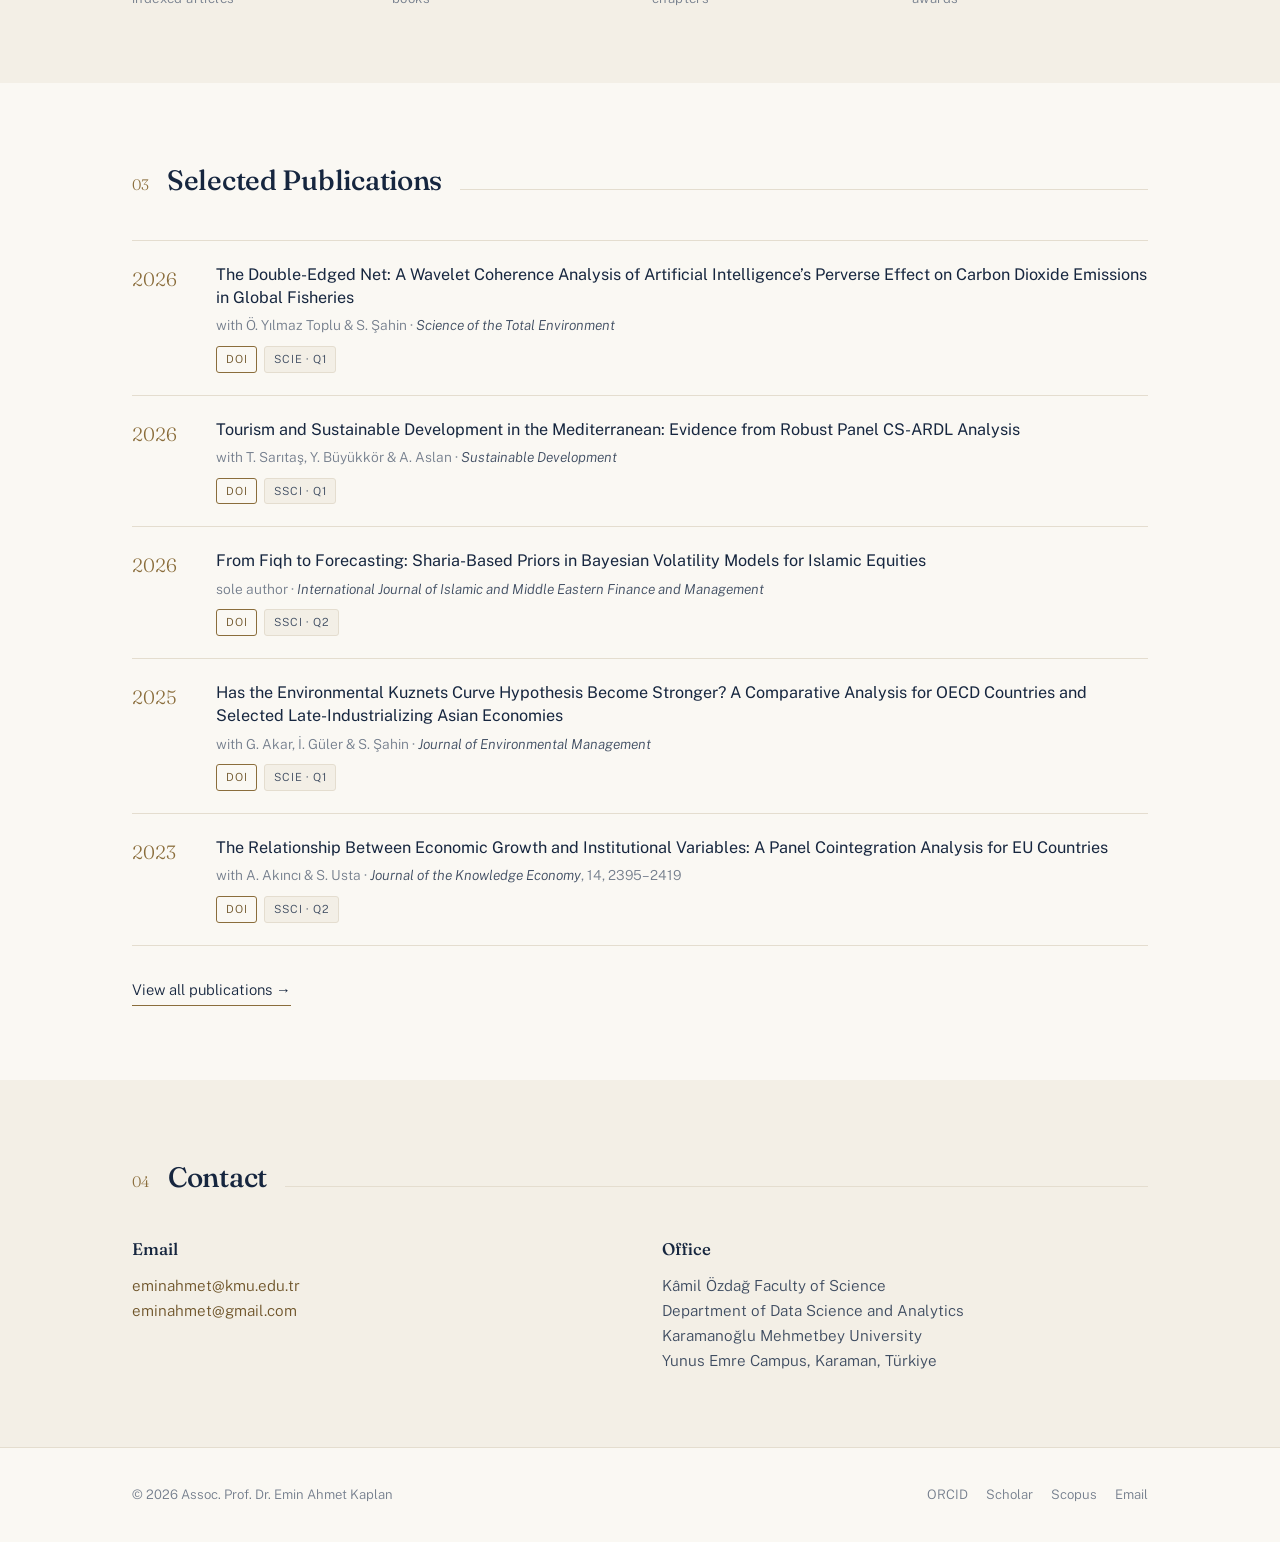
==== commit 39d89834: "Sync CV page and home page with September 2026 CV Add 2026 UBYT awards, new courses, project status " ====
--- a/index.html
+++ b/index.html
@@ -43,7 +43,7 @@
       <div class="roles reveal d2">Academician &nbsp;&middot;&nbsp; Econometrician &nbsp;&middot;&nbsp; Researcher</div>
       <p class="affil reveal d3">
         <strong>Karamano&#287;lu Mehmetbey University</strong><br>
-        Kamil &Ouml;zda&#287; Faculty of Science &middot; Department of Data Science and Analytics<br>
+        K&acirc;mil &Ouml;zda&#287; Faculty of Science &middot; Department of Data Science and Analytics<br>
         Karaman, T&uuml;rkiye
       </p>
       <div class="links reveal d4">
@@ -83,7 +83,7 @@
       <div class="stat"><b>20+</b><span>SSCI / SCIE / ESCI<br>indexed articles</span></div>
       <div class="stat"><b>4</b><span>Authored<br>books</span></div>
       <div class="stat"><b>10+</b><span>Book<br>chapters</span></div>
-      <div class="stat"><b>4</b><span>Academic<br>awards</span></div>
+      <div class="stat"><b>6</b><span>Academic<br>awards</span></div>
     </div>
   </div>
 </section>
@@ -121,7 +121,7 @@
       </div>
       <div>
         <h4>Office</h4>
-        <p>Kamil &Ouml;zda&#287; Faculty of Science<br>
+        <p>K&acirc;mil &Ouml;zda&#287; Faculty of Science<br>
            Department of Data Science and Analytics<br>
            Karamano&#287;lu Mehmetbey University<br>
            Yunus Emre Campus, Karaman, T&uuml;rkiye</p>
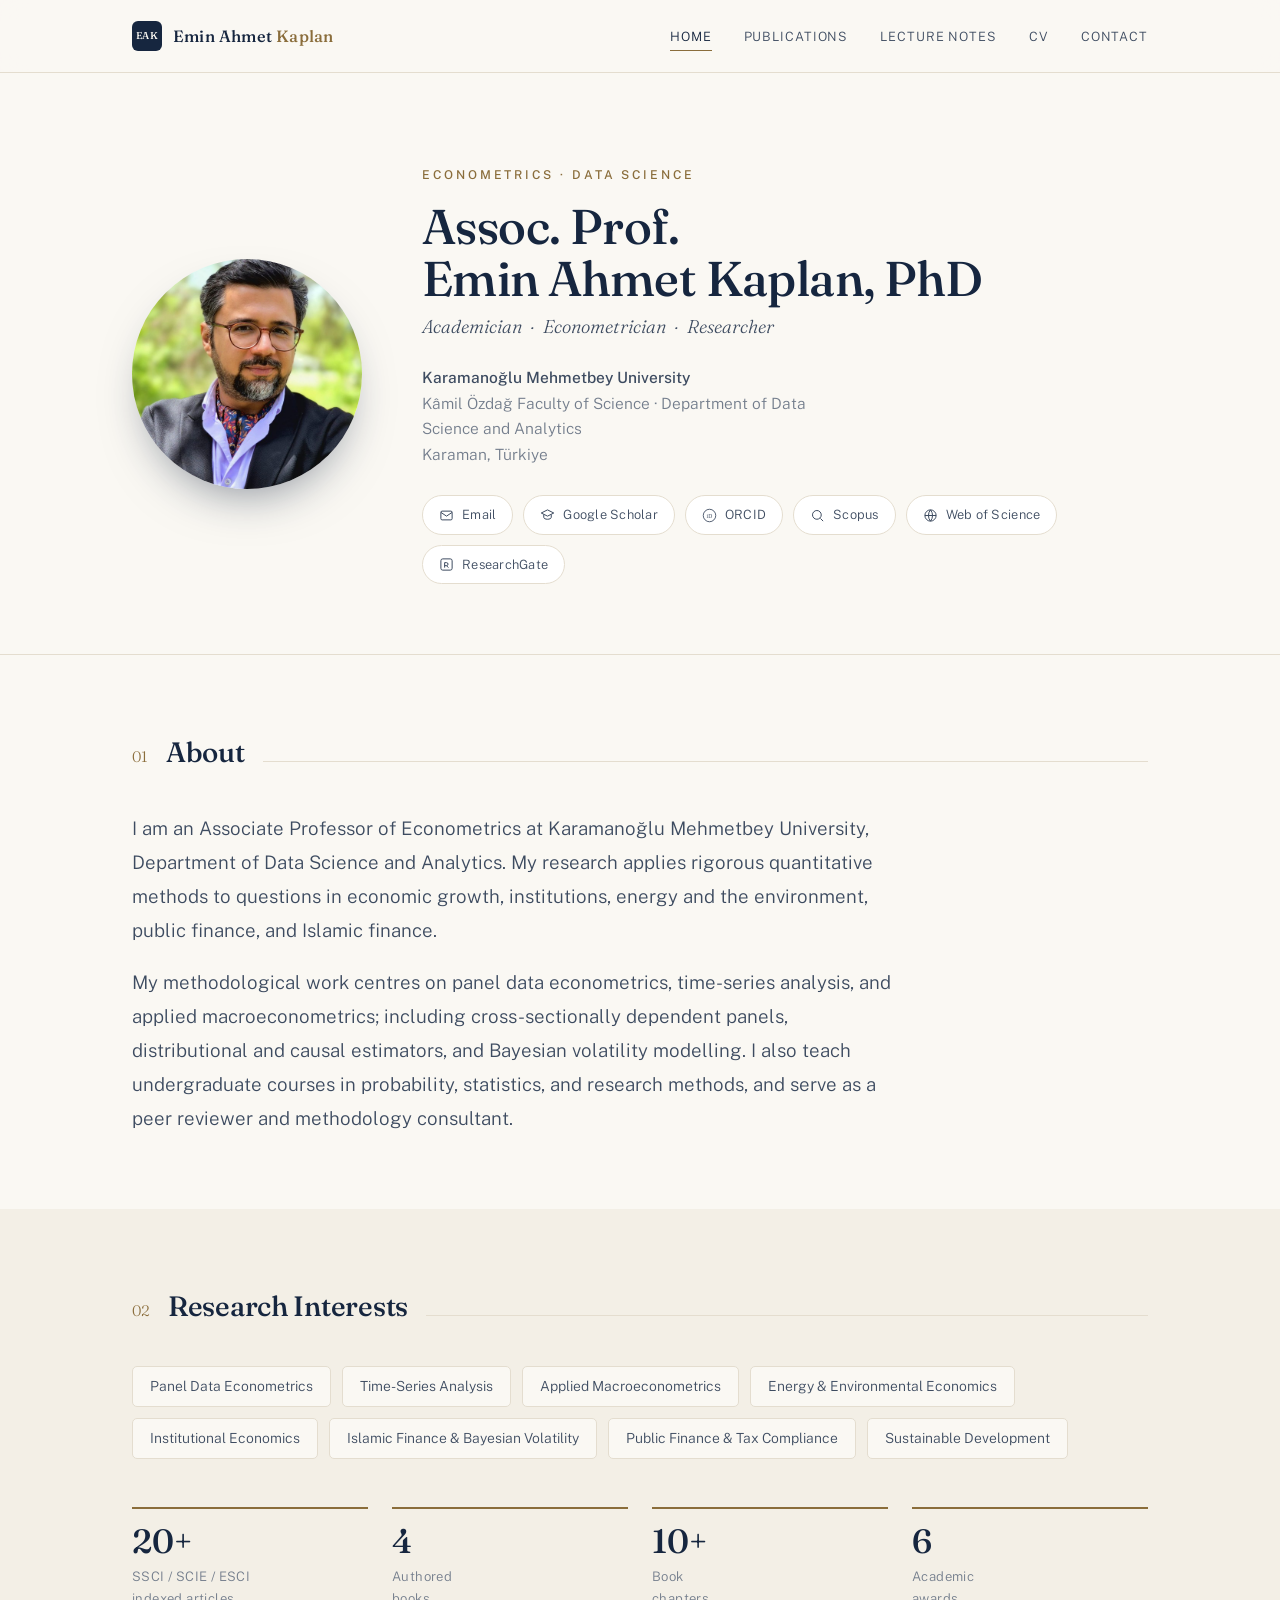
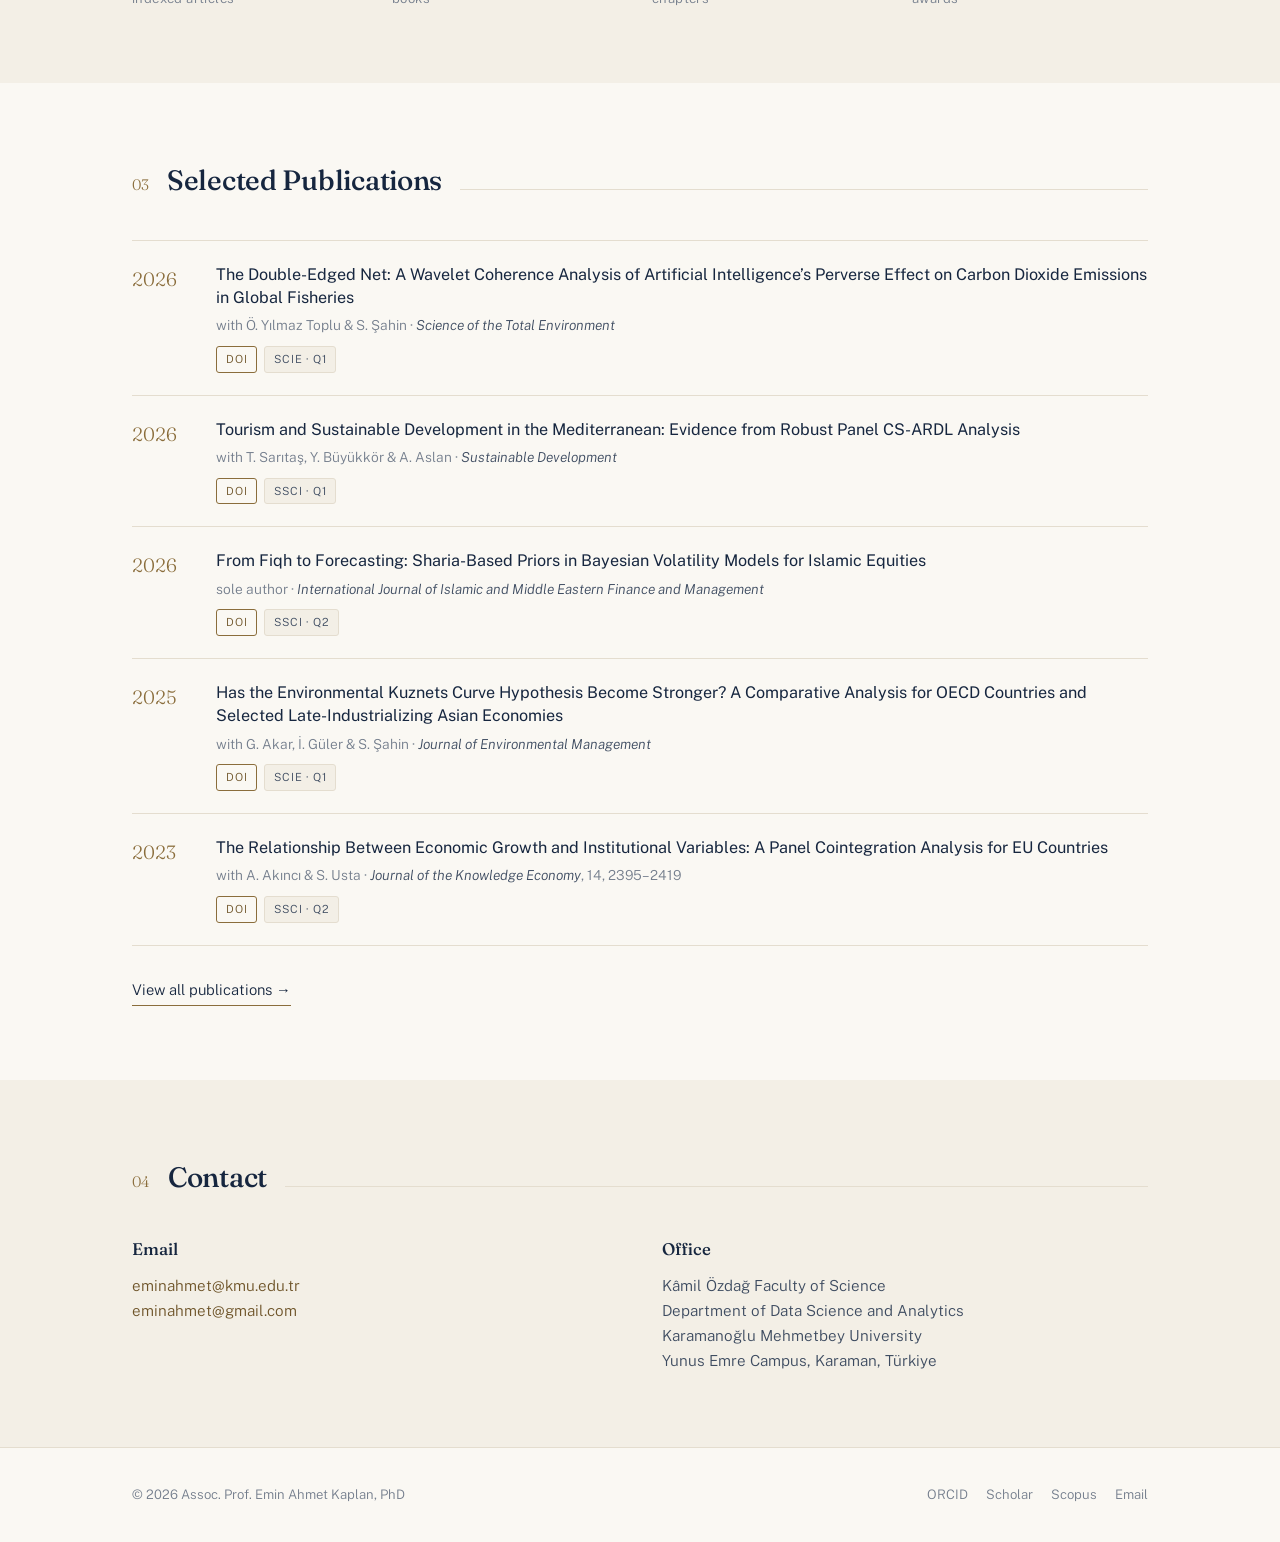
==== commit 51410113: "Use Assoc. Prof. ... PhD title form across site Co-Authored-By: Claude Opus 5.5 <noreply@anthropic.c" ====
--- a/index.html
+++ b/index.html
@@ -3,9 +3,9 @@
 <head>
 <meta charset="UTF-8">
 <meta name="viewport" content="width=device-width, initial-scale=1.0">
-<title>Assoc. Prof. Dr. Emin Ahmet Kaplan</title>
+<title>Assoc. Prof. Emin Ahmet Kaplan, PhD</title>
 <meta name="description" content="Associate Professor of Econometrics at Karamanoglu Mehmetbey University. Research in panel data econometrics, energy and environmental economics, institutions, and Islamic finance.">
-<meta property="og:title" content="Assoc. Prof. Dr. Emin Ahmet Kaplan">
+<meta property="og:title" content="Assoc. Prof. Emin Ahmet Kaplan, PhD">
 <meta property="og:description" content="Associate Professor of Econometrics at Karamanoglu Mehmetbey University. Research in panel data econometrics, energy and environmental economics, institutions, and Islamic finance.">
 <meta property="og:type" content="website">
 <meta property="og:url" content="https://www.eminahmetkaplan.com/">
@@ -39,7 +39,7 @@
     <div class="portrait reveal d1"><img src="assets/portrait.jpg" alt="Emin Ahmet Kaplan"></div>
     <div>
       <div class="eyebrow reveal d1">Econometrics &middot; Data Science</div>
-      <h1 class="reveal d2">Assoc. Prof. Dr.<br>Emin Ahmet Kaplan</h1>
+      <h1 class="reveal d2">Assoc. Prof.<br>Emin Ahmet Kaplan, PhD</h1>
       <div class="roles reveal d2">Academician &nbsp;&middot;&nbsp; Econometrician &nbsp;&middot;&nbsp; Researcher</div>
       <p class="affil reveal d3">
         <strong>Karamano&#287;lu Mehmetbey University</strong><br>
@@ -131,7 +131,7 @@
 </section>
 <footer>
   <div class="wrap foot">
-    <span>&copy; 2026 Assoc. Prof. Dr. Emin Ahmet Kaplan</span>
+    <span>&copy; 2026 Assoc. Prof. Emin Ahmet Kaplan, PhD</span>
     <span class="foot-links">
       <a href="https://orcid.org/0000-0002-4808-8529" target="_blank" rel="noopener">ORCID</a>
       <a href="https://scholar.google.com/citations?user=6zco0csAAAAJ&hl=en" target="_blank" rel="noopener">Scholar</a>
--- a/assets/style.css
+++ b/assets/style.css
@@ -201,6 +201,17 @@
   border-radius:6px;padding:7px 14px 7px 8px;font-size:.84rem;color:var(--ink);transition:all .2s}
 .file-chip:hover{border-color:var(--accent);transform:translateY(-2px);box-shadow:0 8px 18px -12px rgba(22,38,63,.4)}
 .file-ext{font-size:.64rem;letter-spacing:.06em;font-weight:600;background:var(--ink);color:var(--paper);border-radius:3px;padding:3px 6px}
+.assignment{margin-top:18px;padding:16px 18px;background:#f4ecda;border:1px solid #e2d3b0;border-left:4px solid var(--accent-deep);border-radius:6px}
+.assignment-head{display:flex;flex-wrap:wrap;align-items:center;gap:10px 14px;margin-bottom:6px}
+.assignment-tag{font-size:.7rem;letter-spacing:.08em;text-transform:uppercase;font-weight:600;background:var(--accent-deep);color:var(--paper);border-radius:3px;padding:4px 8px}
+.assignment-due{font-size:.88rem;font-weight:600;color:var(--ink)}
+.week-body p.assignment-title{font-size:.98rem;color:var(--ink);font-weight:500}
+.week-body p.assignment-note{font-size:.84rem;color:var(--muted);margin-top:2px}
+.assignment .week-files{margin-top:12px}
+.assignment-banner{display:flex;flex-wrap:wrap;align-items:center;gap:8px 12px;margin:0 0 22px;padding:14px 18px;background:#f4ecda;border:1px solid #e2d3b0;border-left:4px solid var(--accent-deep);border-radius:6px;font-size:.92rem;color:var(--ink)}
+.assignment-banner a{color:var(--accent-deep);font-weight:600;text-decoration:none;margin-left:auto}
+.assignment-banner a:hover{text-decoration:underline}
+.week{scroll-margin-top:90px}
 .week-empty{color:var(--muted);font-size:.95rem;padding:22px 0;border-top:1px solid var(--line);border-bottom:1px solid var(--line)}
 @media(max-width:780px){.week{grid-template-columns:1fr;gap:8px}.week-when b{display:inline;margin-right:10px}}
 .protected-note{display:flex;align-items:center;gap:10px;font-size:.88rem;color:var(--accent-deep);
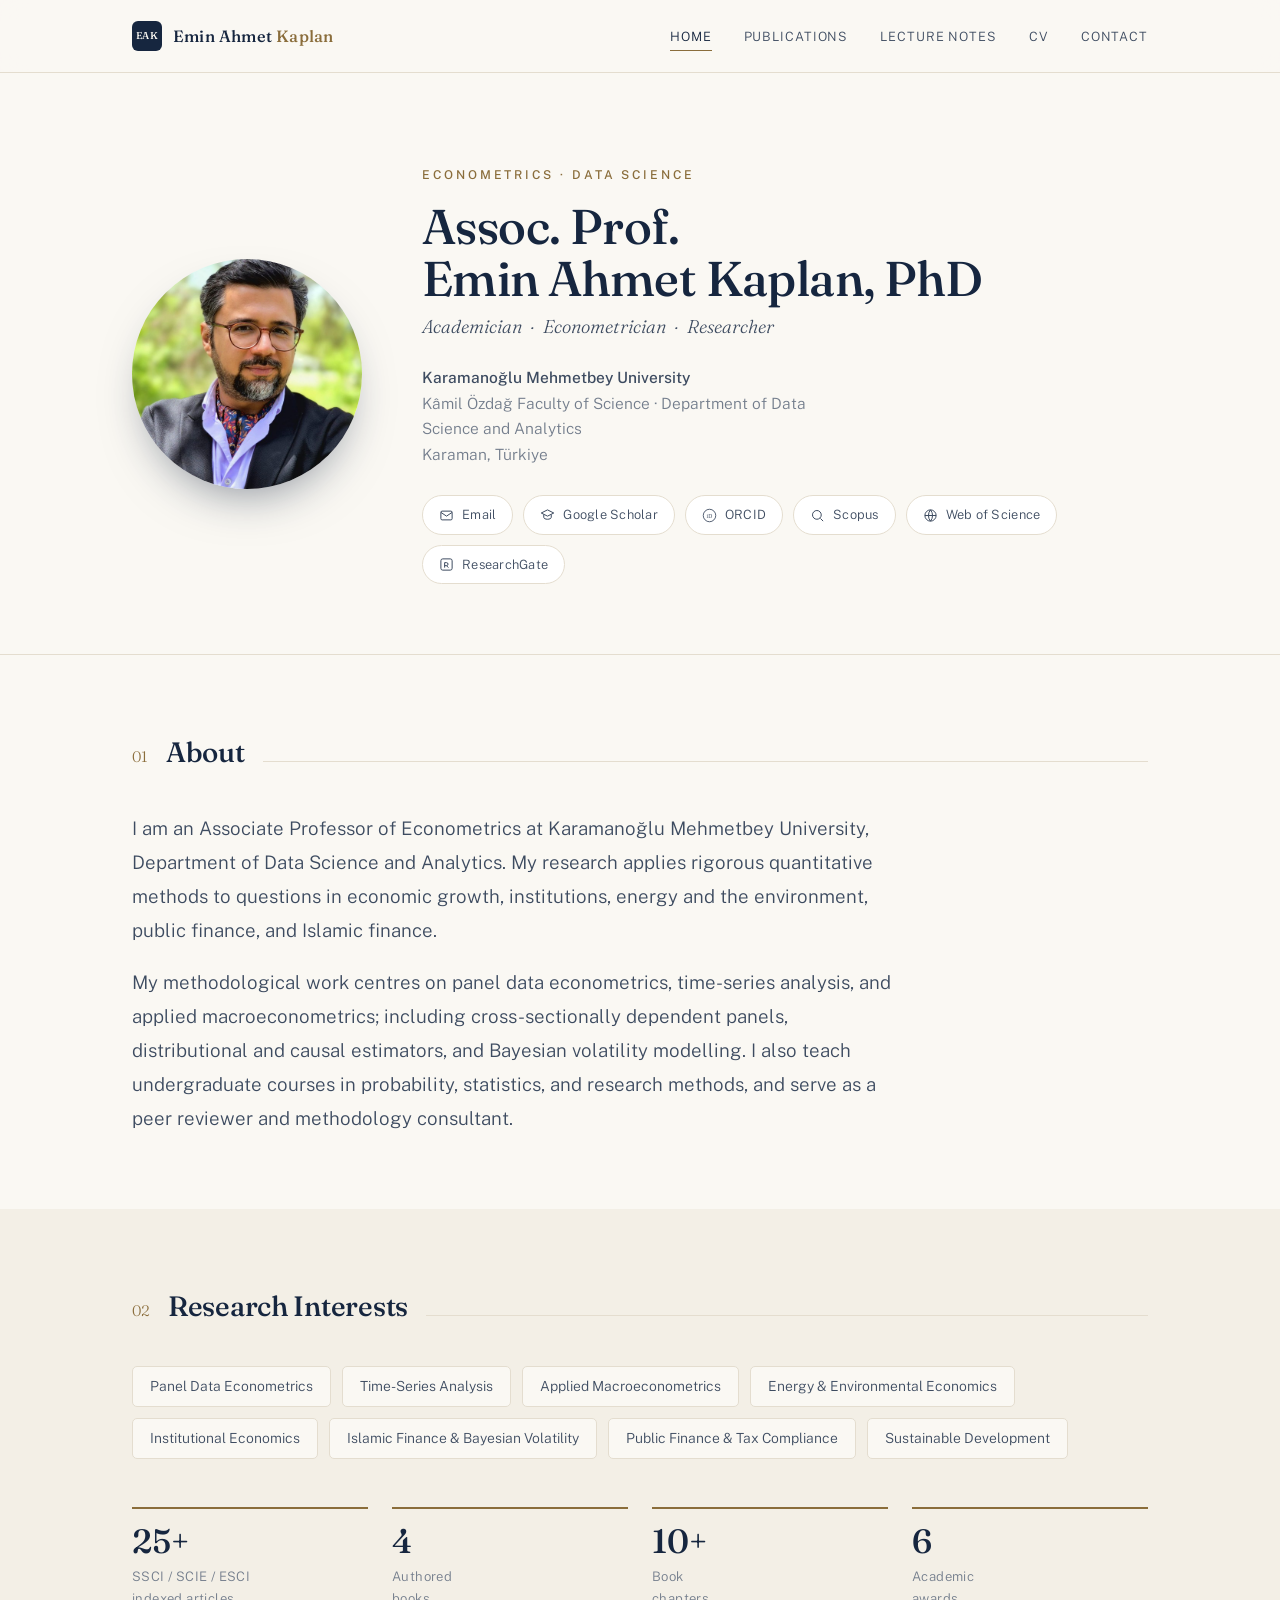
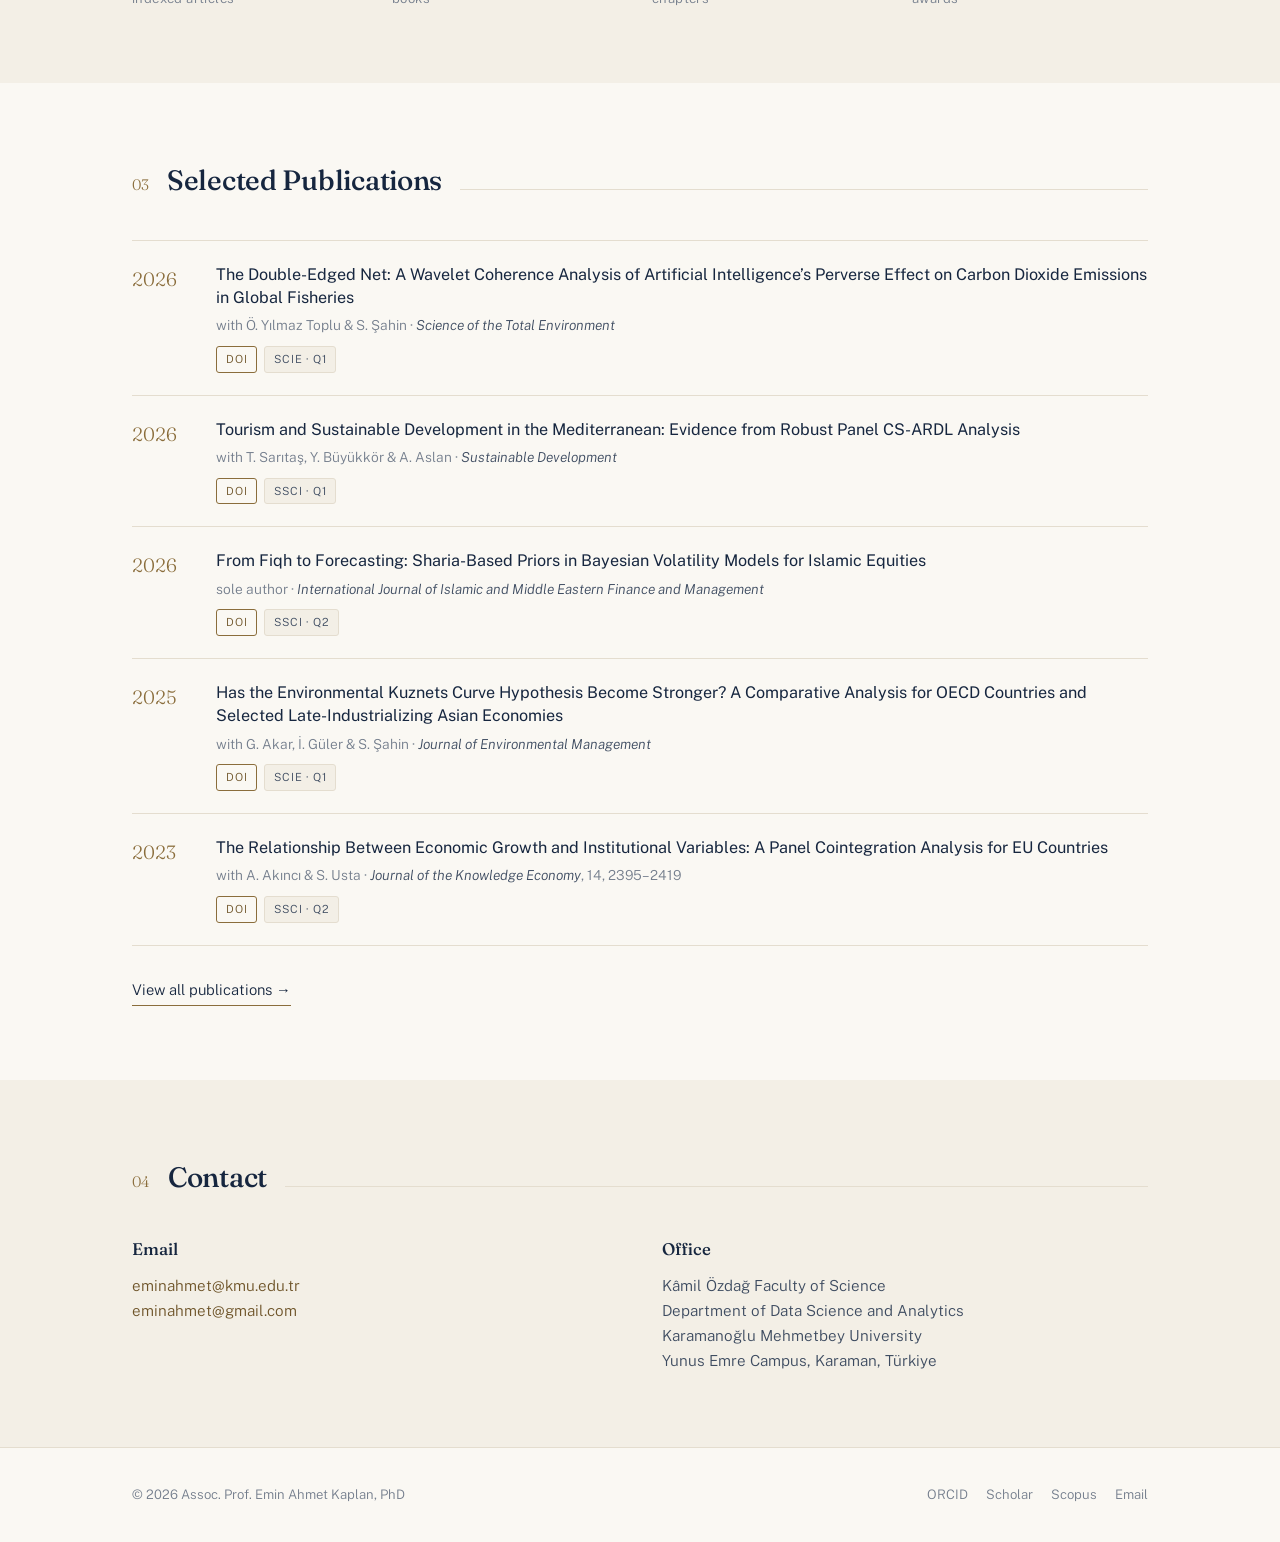
==== commit de445145: "Add accepted IJAIM and ZIREB articles, update article count and project status Co-Authored-By: Claud" ====
--- a/index.html
+++ b/index.html
@@ -80,7 +80,7 @@
       <span class="tag">Sustainable Development</span>
     </div>
     <div class="stats" style="margin-top:48px">
-      <div class="stat"><b>20+</b><span>SSCI / SCIE / ESCI<br>indexed articles</span></div>
+      <div class="stat"><b>25+</b><span>SSCI / SCIE / ESCI<br>indexed articles</span></div>
       <div class="stat"><b>4</b><span>Authored<br>books</span></div>
       <div class="stat"><b>10+</b><span>Book<br>chapters</span></div>
       <div class="stat"><b>6</b><span>Academic<br>awards</span></div>
--- a/assets/style.css
+++ b/assets/style.css
@@ -205,6 +205,7 @@
 .assignment-head{display:flex;flex-wrap:wrap;align-items:center;gap:10px 14px;margin-bottom:6px}
 .assignment-tag{font-size:.7rem;letter-spacing:.08em;text-transform:uppercase;font-weight:600;background:var(--accent-deep);color:var(--paper);border-radius:3px;padding:4px 8px}
 .assignment-due{font-size:.88rem;font-weight:600;color:var(--ink)}
+.assignment-closed{font-size:.88rem;font-weight:700;color:#c0392b}
 .week-body p.assignment-title{font-size:.98rem;color:var(--ink);font-weight:500}
 .week-body p.assignment-note{font-size:.84rem;color:var(--muted);margin-top:2px}
 .assignment .week-files{margin-top:12px}
